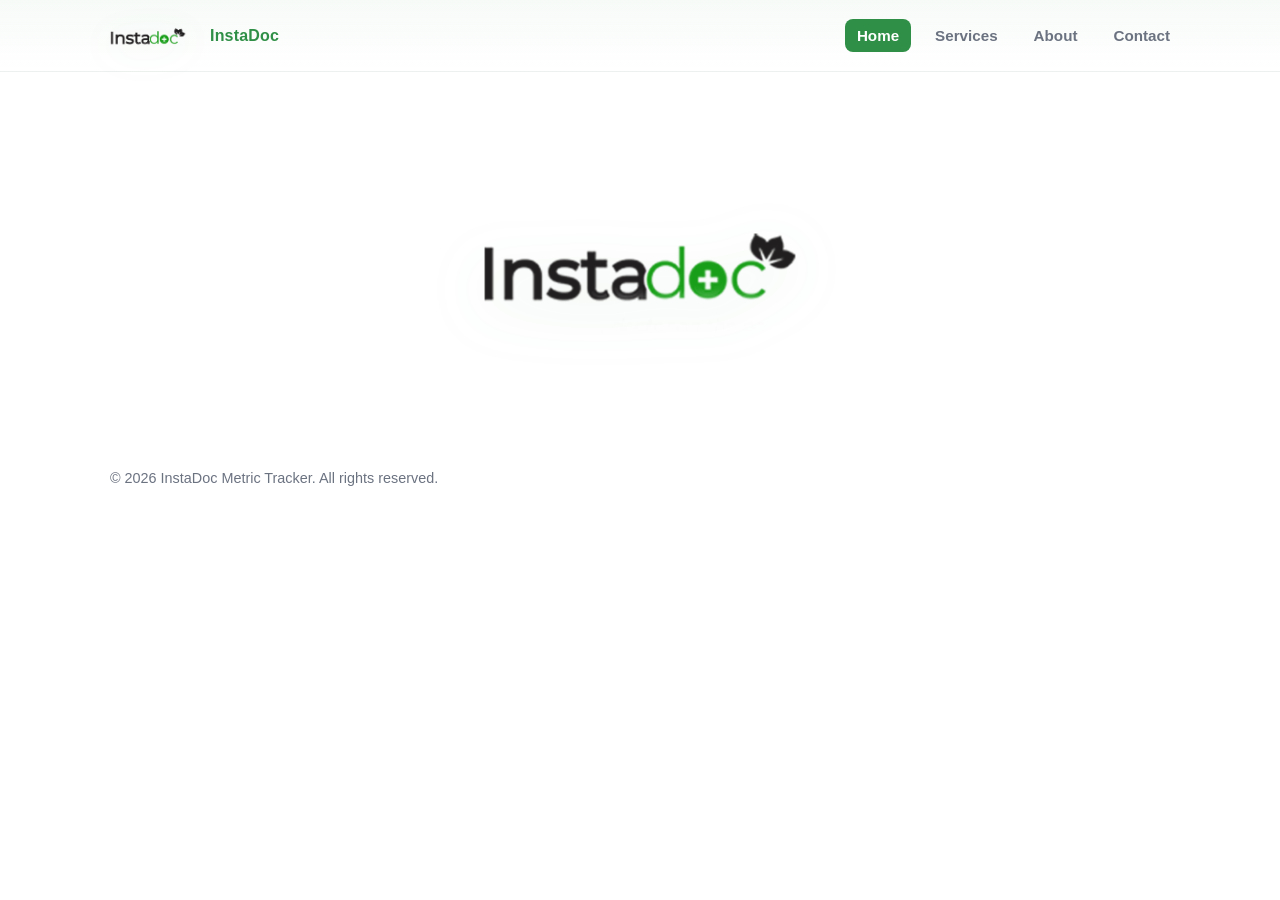
==== index.html @ d2c1b74b "Initial commit" ====
<!DOCTYPE html>
<html lang="en">
<head>
    <meta charset="UTF-8">
    <meta name="viewport" content="width=device-width, initial-scale=1.0">
    <title>InstaDoc Metric Tracker</title>
    <link rel="stylesheet" href="css/style.css">
</head>
<body>
    <nav class="site-nav">
        <div class="nav-inner">
            <a class="brand" href="index.html">
                <img class="logo" src="INN.png" alt="InstaDoc logo" />
                <span class="brand-text">InstaDoc</span>
            </a>

            <input type="checkbox" id="nav-toggle" class="nav-toggle" />
            <label for="nav-toggle" class="nav-hamburger" aria-label="Toggle navigation">
                <span></span><span></span><span></span>
            </label>

            <ul class="nav-links">
                <li><a class="active" href="index.html">Home</a></li>
                <li><a href="services.html">Services</a></li>
                <li><a href="about.html">About</a></li>
                <li><a href="contact.html">Contact</a></li>
            </ul>
        </div>
    </nav>

    
    <main>
        <section class="hero-logo" aria-label="InstaDoc logo hero">
            <div class="logo-center">
                <!-- replace the src with your large logo file when available -->
                <img src="INN.png" alt="InstaDoc large logo placeholder">
            </div>
        </section>
    </main>

    <footer class="site-footer">
        <p>&copy; <span id="year"></span> InstaDoc Metric Tracker. All rights reserved.</p>
    </footer>

    <script>
    (function(){ document.getElementById('year').textContent = new Date().getFullYear(); })();
    </script>
</body>
</html>
---- css/style.css ----
body{
    background-color: white;
    font-family: Arial, sans-serif;
    margin: 0;
    padding: 8px; /* reduced global page padding */
}

h1, h2, h3 {
    color: #4CAF50; /* Leafy green */
}

.container {
    display: flex;
    justify-content: space-between;
    align-items: flex-start;
}

.text-section {
    flex: 1;
    margin-right: 20px;
}

.image-section {
    flex: 0 0 300px; /* Fixed width for the image section */
}

.image-section img {
    max-width: 100%;
    height: auto;
    border-radius: 8px; /* Rounded corners for the image */
}

.mission-statement {
    font-style: italic;
    margin-top: 10px;
}

.team-profiles {
    margin-top: 20px;
}

.team-member {
    margin-bottom: 15px;
}

.team-member h4 {
    margin: 0;
    color: #4CAF50; /* Leafy green */
}



:root{
    --bg:#ffffff;
    --accent:#2f8f46; /* leafy green */
    --muted:#6b7280;
    --card:#fbfbfb;
    --radius:12px;
    --max-width:1100px;
    --shadow:0 6px 20px rgba(24,39,51,0.06);
    --accent-soft:rgba(47,143,70,0.08);
    --nav-height:72px; /* added nav height */
    font-family:Inter, system-ui, -apple-system, "Segoe UI", Roboto, "Helvetica Neue", Arial;
}

*{box-sizing:border-box}
html,body{height:100%}
body{
    margin:0;
    padding-top:var(--nav-height); /* ensure page content starts below the fixed nav */
    background:var(--bg);
    color:#0f1724;
    -webkit-font-smoothing:antialiased;
    -moz-osx-font-smoothing:grayscale;
    line-height:1.5;
}

/* NAV */
.site-nav{
    background:linear-gradient(180deg, rgba(47,143,70,0.04), rgba(255,255,255,0));
    border-bottom:1px solid rgba(15,23,36,0.04);
    position:fixed;
    top:0;
    left:0;
    right:0;
    height:var(--nav-height);
    z-index:1000;
    backdrop-filter: blur(4px); /* subtle blur when content scrolls under */
}
.nav-inner{
    max-width:var(--max-width);
    margin:0 auto;
    padding:0 8px; /* tighter horizontal padding */
    height:100%;
    display:flex;
    align-items:center;
    gap:16px;
}
.brand{
    color:var(--accent);
    font-weight:700;
    letter-spacing:0.2px;
    text-decoration:none;
    font-size:1.05rem;
    display:flex;
    align-items:center;
    gap:12px;
}

/* make logo */
.brand .logo{
    width:100px;
    height:80px;
    object-fit:contain;
    display:block;
    border-radius:10px;
    background:transparent;
    filter: drop-shadow(0 6px 18px rgba(47,143,70,0.14));
}

/* adjust brand text for balance */
.brand .brand-text{
    font-weight:700;
    color:var(--accent);
    font-size:1rem;
}
.nav-links{
    margin-left:auto;
    display:flex;
    gap:12px;
    list-style:none;
    padding:0;
}
.nav-links a{
    text-decoration:none;
    color:var(--muted);
    padding:8px 12px;
    border-radius:8px;
    font-weight:600;
    font-size:0.95rem;
}
.nav-links a:hover{ background:var(--accent-soft); color:var(--accent) }
.nav-links a.active{ background:var(--accent); color:#fff }

/* hamburger (mobile) */
.nav-toggle{ display:none }
.nav-hamburger{
    display:none;
    margin-left:auto;
    cursor:pointer;
    width:36px;
    height:28px;
}
.nav-hamburger span{
    display:block;
    height:3px;
    background:#111827;
    margin:6px 0;
    border-radius:2px;
}

/* HEADER */
.page-header{
    max-width:var(--max-width);
    margin:20px auto 6px; /* reduced top margin */
    padding:0 8px;
}
.page-header h1{ margin:0; font-size:1.6rem }
.page-header .lead{ margin:6px 0 0; color:var(--muted) }

/* LAYOUT */
.container{
    max-width:var(--max-width);
    margin:12px auto;
    padding:8px; /* smaller internal padding */
    display:grid;
    grid-template-columns:1fr 320px;
    gap:16px; /* closer columns */
    align-items:start;
}

/* CONTENT CARDS */
.card{
    background:var(--card);
    border-radius:var(--radius);
    padding:14px; /* slightly reduced card padding */
    box-shadow:var(--shadow);
    margin-bottom:12px;
}
.card h2{ margin:0 0 8px; font-size:1.1rem }
.card p{ margin:0; color:var(--muted) }

/* TEAM GRID */
.team-grid{
    display:flex;
    gap:12px;
    margin-top:12px;
}
.team-member{
    text-align:center;
    width:100%;
}
.team-member img{
    width:72px;
    height:72px;
    object-fit:cover;
    border-radius:12px;
    display:block;
    margin:0 auto 8px;
}

/* IMAGE ASIDE */
.image-container{
    position:relative;
    min-height:320px;
    display:flex;
    align-items:center;
    justify-content:center;
}
.image-container img.blend{
    width:100%;
    height:100%;
    object-fit:cover;
    border-radius:16px;
    box-shadow:var(--shadow);
    mix-blend-mode:multiply;
    opacity:0.98;
    background:linear-gradient(135deg, rgba(47,143,70,0.06), rgba(255,255,255,0.06));
}

/* FOOTER */
.site-footer{
    max-width:var(--max-width);
    margin:24px auto 40px;
    padding:0 20px;
    color:var(--muted);
    font-size:0.9rem;
}

/* Contact form styles */
.contact-form{
    display:flex;
    flex-direction:column;
    gap:10px;
    margin-top:12px;
}
.contact-form label{
    display:flex;
    flex-direction:column;
    font-size:0.95rem;
    color:var(--muted);
}
.contact-form input[type="text"],
.contact-form input[type="email"],
.contact-form select,
.contact-form textarea{
    margin-top:8px;
    padding:10px 12px;
    border-radius:10px;
    border:1px solid rgba(15,23,36,0.06);
    background:#fff;
    font-size:0.95rem;
    color:#0f1724;
    outline:none;
}
.contact-form textarea{ resize:vertical; min-height:120px; }

.form-actions{
    display:flex;
    align-items:center;
    gap:12px;
    margin-top:6px;
}
.btn-primary{
    background:var(--accent);
    color:#fff;
    border:none;
    padding:10px 14px;
    border-radius:10px;
    font-weight:700;
    cursor:pointer;
}
.btn-primary:hover{ filter:brightness(0.98) }

.form-status{ font-size:0.95rem; color:var(--muted) }
.form-status.success{ color: #116530; font-weight:600 }
.form-status.error{ color: #9b1c1c; font-weight:600 }
.form-status.info{ color: #155e75; font-weight:600 }

/* HERO SECTION */
.hero-logo{
    display:flex;
    align-items:center;
    justify-content:center;
    min-height:360px; /* big central space for the logo */
    margin:12px auto;
    max-width:1100px;
    padding:18px;
    background:transparent;
    border-radius:12px;
}

/* inner container keeps logo centered with subtle blend */
.hero-logo .logo-center{
    display:flex;
    align-items:center;
    justify-content:center;
    width:100%;
}

/* large logo sizing — change max-width as needed */
.hero-logo img{
    width:100%;
    max-width:420px; /* control big size */
    height:auto;
    object-fit:contain;
    display:block;
    filter: drop-shadow(0 14px 30px rgba(47,143,70,0.12));
}

/* Primary hero section (about page) */
.hero{
    max-width:var(--max-width);
    margin:14px auto;
    padding:28px 18px;
    border-radius:14px;
    background: linear-gradient(90deg, rgba(47,143,70,0.04), rgba(255,255,255,0.02));
    box-shadow: var(--shadow);
}
.hero-inner{
    display:flex;
    gap:24px;
    align-items:center;
}
.hero-text{ flex:1 }
.hero-text h1{ margin:0 0 8px; font-size:clamp(1.4rem, 2.8vw, 2.2rem); color:var(--accent); line-height:1.05 }
.hero-text .lead{ margin:6px 0 10px; color:var(--muted); font-size:1.05rem }
.hero-cta{ display:inline-block; margin-top:12px; padding:10px 16px; border-radius:10px; background:var(--accent); color:#fff; text-decoration:none; font-weight:700; box-shadow:0 8px 20px rgba(47,143,70,0.12) }
.hero-image{ flex:0 0 420px; max-width:45%; display:flex; justify-content:center; align-items:center }
.hero-image img{ width:100%; height:auto; border-radius:12px; box-shadow:var(--shadow); background:linear-gradient(135deg, rgba(47,143,70,0.06), rgba(255,255,255,0.06)) }

@media (max-width:900px){
    .hero-inner{ flex-direction:column-reverse; text-align:center }
    .hero-image{ max-width:320px; width:80% }
    .hero-text{ margin-top:12px }
    .hero-cta{ width:100%; max-width:280px; margin:12px auto 0 }
}

/* Responsive tweaks */
@media (max-width:760px){
    .hero-logo{ min-height:220px; padding:12px }
    .hero-logo img{ max-width:260px }
}

/* ensure form fits responsively */
@media (max-width:900px){
    .container{ grid-template-columns:1fr 300px; gap:14px; padding:0 8px }
}
@media (max-width:760px){
    .container{ grid-template-columns:1fr; padding:0 8px }
}



/* Container styling */
.contact-form {
    max-width: 600px;
    margin: 2rem auto;
    padding: 2rem;
    background: #ffffff;
    border-radius: 8px;
    box-shadow: 0 4px 15px rgba(0, 0, 0, 0.1);
    font-family: 'Segoe UI', Tahoma, Geneva, Verdana, sans-serif;
}

/* Labels and Spacing */
.contact-form label {
    display: block;
    margin-bottom: 1.2rem;
    font-weight: 600;
    color: #333;
}

/* Input, Select, and Textarea styling */
.contact-form input[type="text"],
.contact-form input[type="email"],
.contact-form select,
.contact-form textarea {
    width: 100%;
    margin-top: 0.5rem;
    padding: 0.8rem;
    border: 1px solid #ddd;
    border-radius: 4px;
    font-size: 1rem;
    box-sizing: border-box; /* Crucial for width alignment */
    transition: border-color 0.3s ease;
}

/* Focus effect */
.contact-form input:focus,
.contact-form select:focus,
.contact-form textarea:focus {
    outline: none;
    border-color: #007bff;
    box-shadow: 0 0 0 2px rgba(0, 123, 255, 0.2);
}

/* Button Styling */
.btn-primary {
    background-color: #007bff;
    color: white;
    padding: 0.8rem 1.5rem;
    border: none;
    border-radius: 4px;
    font-size: 1rem;
    font-weight: bold;
    cursor: pointer;
    transition: background-color 0.3s ease;
    width: 100%; /* Makes button full width on mobile */
}

.btn-primary:hover {
    background-color: #0056b3;
}

/* Status message area */
.form-status {
    margin-top: 1rem;
    text-align: center;
    font-size: 0.9rem;
}

/* Mobile Responsive */
@media (min-width: 600px) {
    .btn-primary {
        width: auto; /* Return to normal width on desktop */
    }
}


.success-modal {
    display: none;
    position: fixed;
    top: 0;
    left: 0;
    width: 100%;
    height: 100%;
    background: rgba(0, 0, 0, 0.5);
    justify-content: center;
    align-items: center;
    z-index: 1000;
}

.success-modal.show {
    display: flex;
}
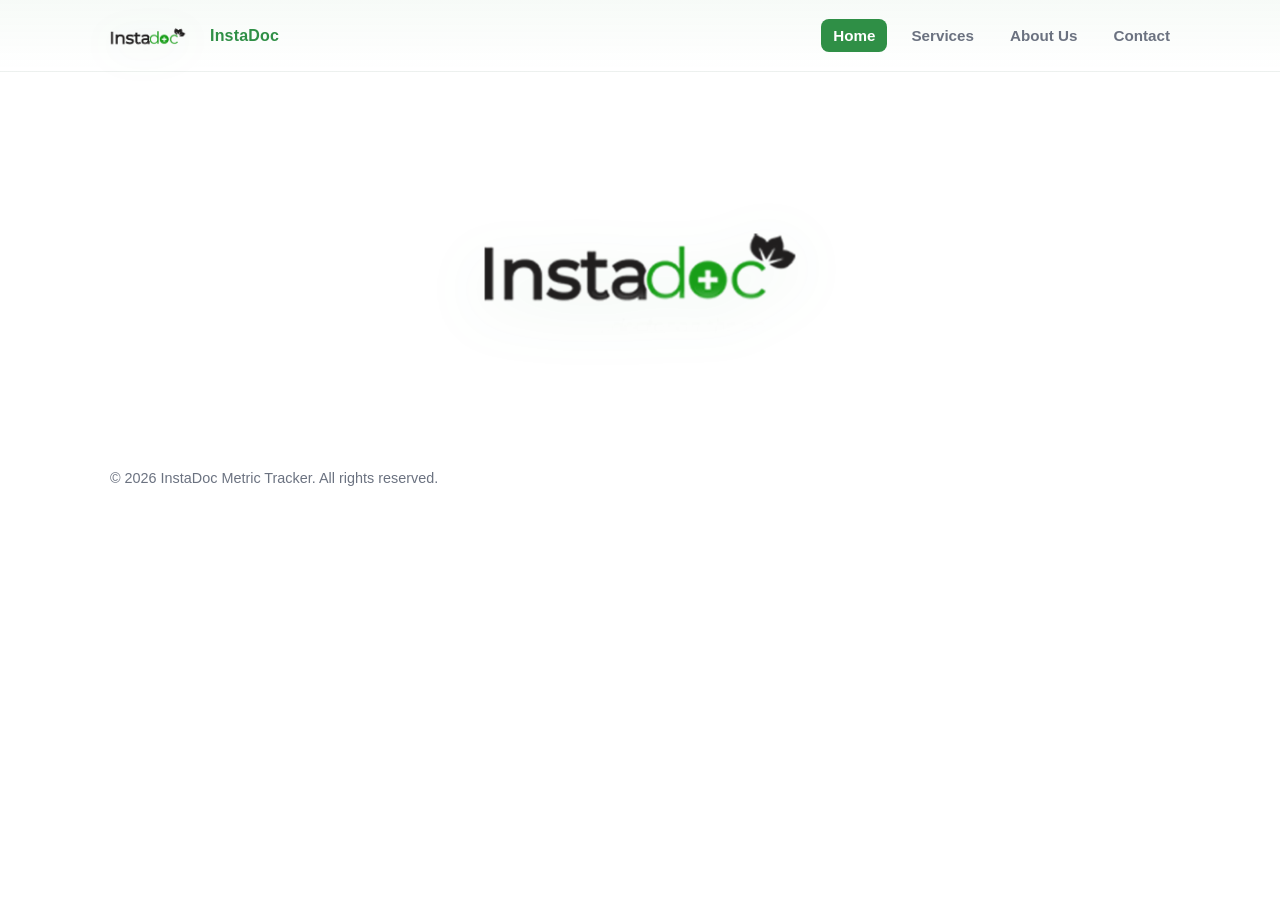
==== commit d897b079: "Update about display to about us for all pages." ====
--- a/index.html
+++ b/index.html
@@ -22,7 +22,7 @@
             <ul class="nav-links">
                 <li><a class="active" href="index.html">Home</a></li>
                 <li><a href="services.html">Services</a></li>
-                <li><a href="about.html">About</a></li>
+                <li><a href="about.html">About Us</a></li>
                 <li><a href="contact.html">Contact</a></li>
             </ul>
         </div>
--- a/css/style.css
+++ b/css/style.css
@@ -367,7 +367,9 @@
     max-width: 600px;
     margin: 2rem auto;
     padding: 2rem;
-    background: #ffffff;
+    /* glassmorphism background */
+    background: rgba(255,255,255,0.55);
+    backdrop-filter: blur(8px) saturate(120%);
     border-radius: 8px;
     box-shadow: 0 4px 15px rgba(0, 0, 0, 0.1);
     font-family: 'Segoe UI', Tahoma, Geneva, Verdana, sans-serif;
@@ -388,7 +390,7 @@
 .contact-form textarea {
     width: 100%;
     margin-top: 0.5rem;
-    padding: 0.8rem;
+    padding: 1.1rem 0.8rem 0.8rem; /* extra top padding for floating label */
     border: 1px solid #ddd;
     border-radius: 4px;
     font-size: 1rem;
@@ -403,6 +405,59 @@
     outline: none;
     border-color: #007bff;
     box-shadow: 0 0 0 2px rgba(0, 123, 255, 0.2);
+}
+
+/* Floating label / form-field */
+.form-field{ position:relative; margin-bottom:1rem }
+.form-field .floating-label{
+    position:absolute;
+    left:12px;
+    top:14px;
+    pointer-events:none;
+    color:var(--muted);
+    font-weight:600;
+    transition: transform 160ms ease, font-size 160ms ease, color 160ms ease;
+    transform-origin:left top;
+    background: transparent;
+    padding:0 6px;
+}
+.form-field.has-value .floating-label,
+.form-field input:focus + .floating-label,
+.form-field textarea:focus + .floating-label,
+.form-field select:focus + .floating-label{
+    transform: translateY(-135%) scale(0.88);
+    font-size:0.82rem;
+    color: #0b5; /* subtle green tint when floating */
+    background: rgba(255,255,255,0.55);
+}
+.form-field select{ appearance:auto }
+
+/* small visual polish for glass inputs */
+.contact-form input,
+.contact-form textarea,
+.contact-form select{
+    background: rgba(255,255,255,0.7);
+}
+
+/* Realtime validation styles */
+.field-error{
+    display:block;
+    margin-top:6px;
+    font-size:0.9rem;
+    color:#b91c1c;
+    min-height:18px;
+}
+.contact-form input.valid,
+.contact-form textarea.valid,
+.contact-form select.valid{
+    border-color: #16a34a;
+    box-shadow: 0 0 0 3px rgba(16,185,129,0.06);
+}
+.contact-form input.invalid,
+.contact-form textarea.invalid,
+.contact-form select.invalid{
+    border-color: #dc2626;
+    box-shadow: 0 0 0 3px rgba(220,38,38,0.05);
 }
 
 /* Button Styling */
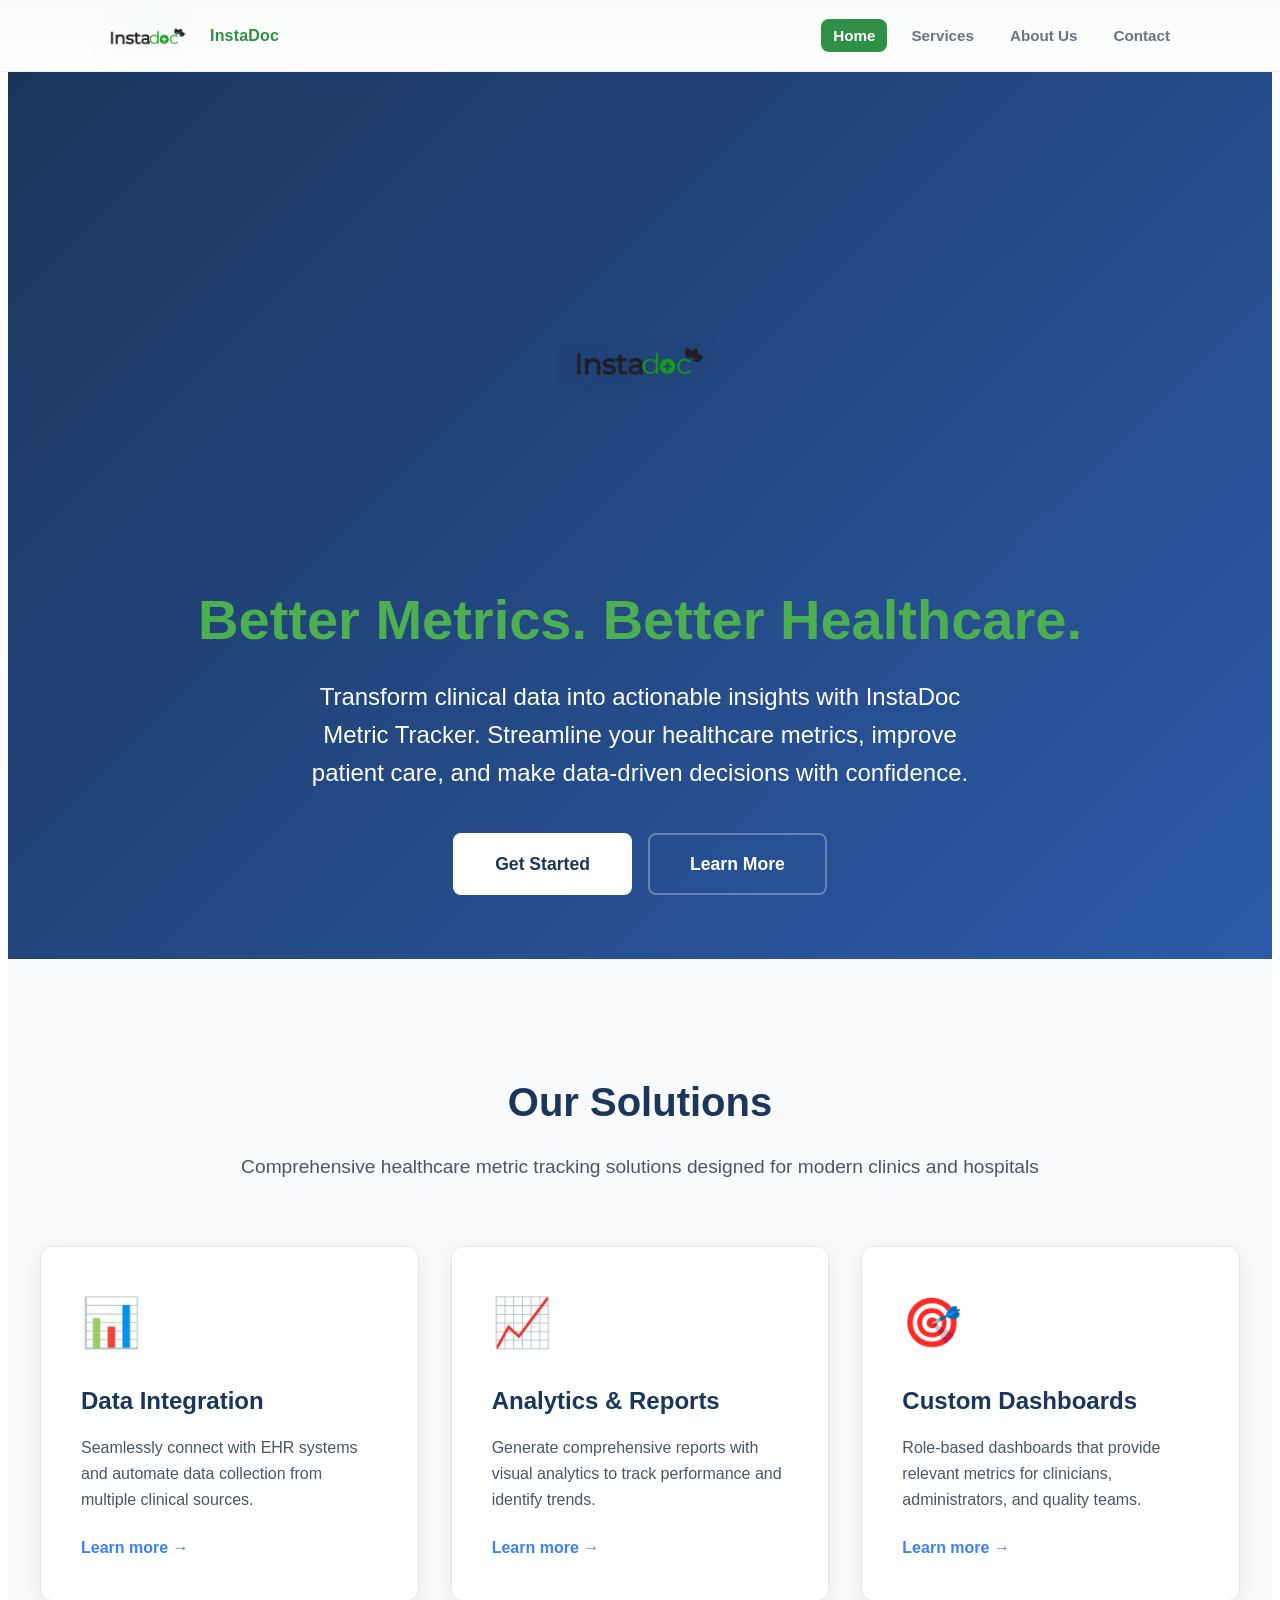
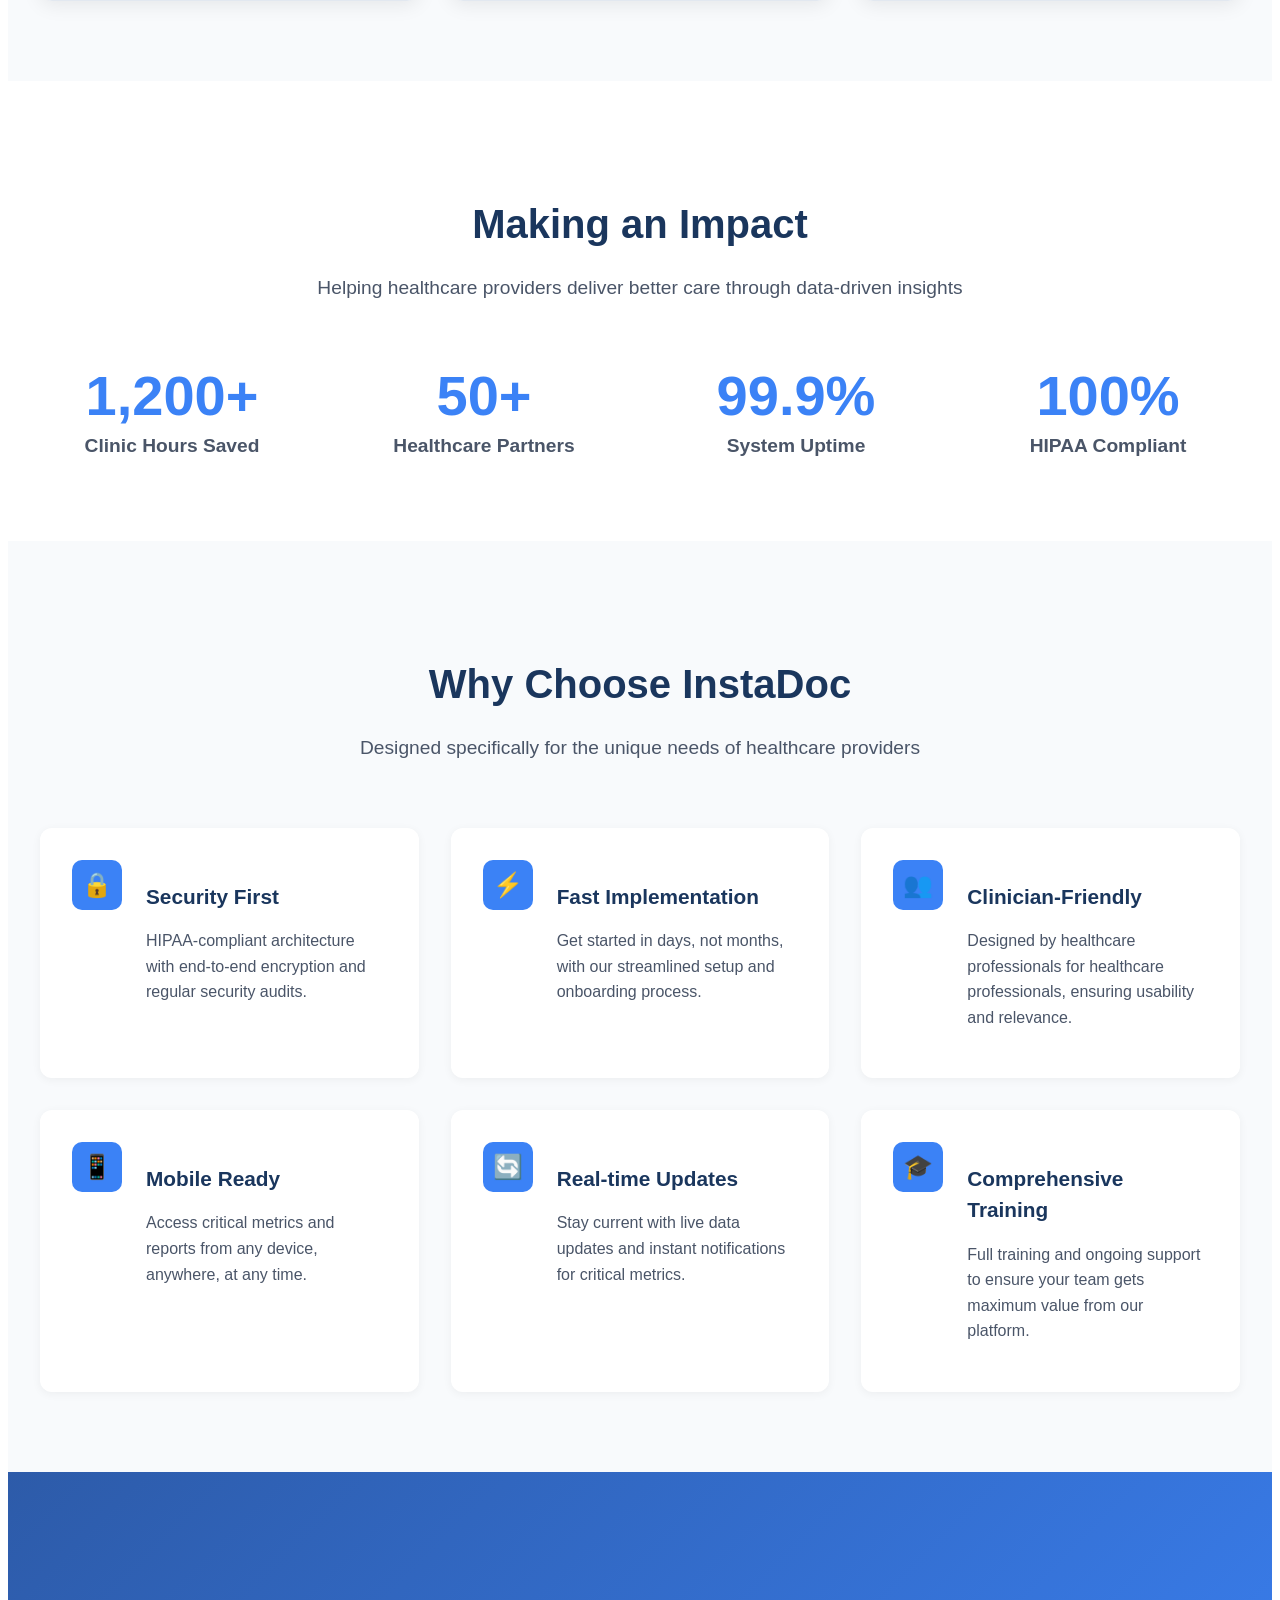
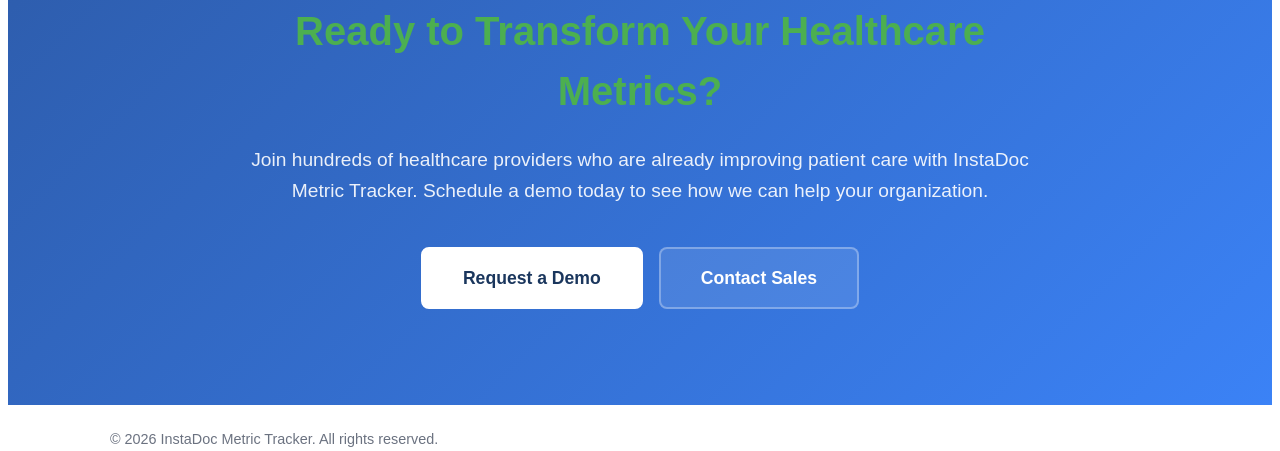
==== commit 84852fec: "Update about page" ====
--- a/index.html
+++ b/index.html
@@ -3,8 +3,382 @@
 <head>
     <meta charset="UTF-8">
     <meta name="viewport" content="width=device-width, initial-scale=1.0">
-    <title>InstaDoc Metric Tracker</title>
+    <title>InstaDoc Metric Tracker - Better Healthcare Metrics</title>
     <link rel="stylesheet" href="css/style.css">
+    <style>
+        /* Homepage Custom Styles */
+        :root {
+            --primary-dark: #1a365d;
+            --primary-light: #2d5ba9;
+            --accent-color: #3b82f6;
+            --light-gray: #f8fafc;
+            --medium-gray: #e2e8f0;
+            --dark-gray: #4a5568;
+            --success-color: #10b981;
+        }
+        
+        /* Hero Section */
+        .hero-section {
+            background: linear-gradient(135deg, var(--primary-dark) 0%, var(--primary-light) 100%);
+            color: white;
+            padding: 6rem 1rem 4rem;
+            text-align: center;
+            position: relative;
+            overflow: hidden;
+        }
+        
+        .hero-content {
+            max-width: 1200px;
+            margin: 0 auto;
+            position: relative;
+            z-index: 2;
+        }
+        
+        .hero-logo {
+            margin-bottom: 2rem;
+        }
+        
+        .hero-logo img {
+            height: 120px;
+            width: auto;
+            filter: drop-shadow(0 4px 12px rgba(0, 0, 0, 0.2));
+        }
+        
+        .hero-title {
+            font-size: 3.5rem;
+            font-weight: 700;
+            margin-bottom: 1.5rem;
+            line-height: 1.2;
+        }
+        
+        .hero-subtitle {
+            font-size: 1.5rem;
+            max-width: 700px;
+            margin: 0 auto 2.5rem;
+            opacity: 0.9;
+            line-height: 1.6;
+        }
+        
+        .hero-buttons {
+            display: flex;
+            gap: 1rem;
+            justify-content: center;
+            flex-wrap: wrap;
+        }
+        
+        .btn-primary {
+            background: white;
+            color: var(--primary-dark);
+            padding: 1rem 2.5rem;
+            border-radius: 8px;
+            text-decoration: none;
+            font-weight: 600;
+            font-size: 1.1rem;
+            transition: all 0.3s ease;
+            border: 2px solid white;
+        }
+        
+        .btn-primary:hover {
+            background: transparent;
+            color: white;
+            transform: translateY(-2px);
+            box-shadow: 0 6px 20px rgba(255, 255, 255, 0.2);
+        }
+        
+        .btn-secondary {
+            background: transparent;
+            color: white;
+            padding: 1rem 2.5rem;
+            border-radius: 8px;
+            text-decoration: none;
+            font-weight: 600;
+            font-size: 1.1rem;
+            transition: all 0.3s ease;
+            border: 2px solid rgba(255, 255, 255, 0.3);
+        }
+        
+        .btn-secondary:hover {
+            background: rgba(255, 255, 255, 0.1);
+            transform: translateY(-2px);
+            border-color: white;
+        }
+        
+        /* Services Preview */
+        .services-preview {
+            padding: 5rem 1rem;
+            background: var(--light-gray);
+        }
+        
+        .section-header {
+            text-align: center;
+            max-width: 800px;
+            margin: 0 auto 4rem;
+        }
+        
+        .section-header h2 {
+            color: var(--primary-dark);
+            font-size: 2.5rem;
+            margin-bottom: 1rem;
+        }
+        
+        .section-header p {
+            color: var(--dark-gray);
+            font-size: 1.2rem;
+            line-height: 1.6;
+        }
+        
+        .services-grid {
+            max-width: 1200px;
+            margin: 0 auto;
+            display: grid;
+            grid-template-columns: repeat(auto-fit, minmax(300px, 1fr));
+            gap: 2rem;
+        }
+        
+        .service-card {
+            background: white;
+            border-radius: 12px;
+            padding: 2.5rem;
+            box-shadow: 0 4px 20px rgba(0, 0, 0, 0.08);
+            transition: transform 0.3s ease;
+            border: 1px solid var(--medium-gray);
+        }
+        
+        .service-card:hover {
+            transform: translateY(-10px);
+            box-shadow: 0 8px 30px rgba(0, 0, 0, 0.12);
+        }
+        
+        .service-icon {
+            font-size: 3rem;
+            margin-bottom: 1.5rem;
+            color: var(--accent-color);
+        }
+        
+        .service-card h3 {
+            color: var(--primary-dark);
+            font-size: 1.5rem;
+            margin-bottom: 1rem;
+        }
+        
+        .service-card p {
+            color: var(--dark-gray);
+            line-height: 1.6;
+            margin-bottom: 1.5rem;
+        }
+        
+        .service-link {
+            color: var(--accent-color);
+            text-decoration: none;
+            font-weight: 600;
+            display: inline-flex;
+            align-items: center;
+            gap: 0.5rem;
+        }
+        
+        .service-link:hover {
+            text-decoration: underline;
+        }
+        
+        /* Stats Section */
+        .stats-section {
+            padding: 5rem 1rem;
+            background: white;
+        }
+        
+        .stats-grid {
+            max-width: 1200px;
+            margin: 0 auto;
+            display: grid;
+            grid-template-columns: repeat(auto-fit, minmax(250px, 1fr));
+            gap: 3rem;
+        }
+        
+        .stat-item {
+            text-align: center;
+        }
+        
+        .stat-number {
+            font-size: 3.5rem;
+            font-weight: 700;
+            color: var(--accent-color);
+            margin-bottom: 0.5rem;
+            line-height: 1;
+        }
+        
+        .stat-label {
+            color: var(--dark-gray);
+            font-size: 1.2rem;
+            font-weight: 600;
+        }
+        
+        /* Features Section */
+        .features-section {
+            padding: 5rem 1rem;
+            background: var(--light-gray);
+        }
+        
+        .features-grid {
+            max-width: 1200px;
+            margin: 0 auto;
+            display: grid;
+            grid-template-columns: repeat(auto-fit, minmax(300px, 1fr));
+            gap: 2rem;
+        }
+        
+        .feature-card {
+            background: white;
+            border-radius: 12px;
+            padding: 2rem;
+            display: flex;
+            gap: 1.5rem;
+            align-items: flex-start;
+            box-shadow: 0 2px 10px rgba(0, 0, 0, 0.05);
+            transition: transform 0.3s ease;
+        }
+        
+        .feature-card:hover {
+            transform: translateY(-5px);
+        }
+        
+        .feature-icon {
+            background: var(--accent-color);
+            color: white;
+            width: 50px;
+            height: 50px;
+            border-radius: 10px;
+            display: flex;
+            align-items: center;
+            justify-content: center;
+            font-size: 1.5rem;
+            flex-shrink: 0;
+        }
+        
+        .feature-content h3 {
+            color: var(--primary-dark);
+            margin-bottom: 0.5rem;
+            font-size: 1.3rem;
+        }
+        
+        .feature-content p {
+            color: var(--dark-gray);
+            line-height: 1.6;
+        }
+        
+        /* CTA Section */
+        .cta-section {
+            padding: 6rem 1rem;
+            background: linear-gradient(135deg, var(--primary-light) 0%, var(--accent-color) 100%);
+            color: white;
+            text-align: center;
+        }
+        
+        .cta-content {
+            max-width: 800px;
+            margin: 0 auto;
+        }
+        
+        .cta-title {
+            font-size: 2.5rem;
+            margin-bottom: 1.5rem;
+            font-weight: 700;
+        }
+        
+        .cta-description {
+            font-size: 1.2rem;
+            margin-bottom: 2.5rem;
+            opacity: 0.9;
+            line-height: 1.6;
+        }
+        
+        .cta-buttons {
+            display: flex;
+            gap: 1rem;
+            justify-content: center;
+            flex-wrap: wrap;
+        }
+        
+        .cta-buttons .btn-primary {
+            background: white;
+            color: var(--primary-dark);
+        }
+        
+        .cta-buttons .btn-primary:hover {
+            background: rgba(255, 255, 255, 0.9);
+        }
+        
+        .cta-buttons .btn-secondary {
+            background: rgba(255, 255, 255, 0.1);
+            color: white;
+            border-color: rgba(255, 255, 255, 0.3);
+        }
+        
+        .cta-buttons .btn-secondary:hover {
+            background: rgba(255, 255, 255, 0.2);
+            border-color: white;
+        }
+        
+        /* Responsive Design */
+        @media (max-width: 768px) {
+            .hero-title {
+                font-size: 2.5rem;
+            }
+            
+            .hero-subtitle {
+                font-size: 1.2rem;
+            }
+            
+            .section-header h2 {
+                font-size: 2rem;
+            }
+            
+            .hero-buttons,
+            .cta-buttons {
+                flex-direction: column;
+                align-items: center;
+            }
+            
+            .btn-primary,
+            .btn-secondary {
+                width: 100%;
+                max-width: 300px;
+                text-align: center;
+            }
+            
+            .service-card,
+            .feature-card {
+                padding: 2rem;
+            }
+            
+            .stat-number {
+                font-size: 2.8rem;
+            }
+            
+            .cta-title {
+                font-size: 2rem;
+            }
+        }
+        
+        /* Animation */
+        @keyframes fadeInUp {
+            from {
+                opacity: 0;
+                transform: translateY(30px);
+            }
+            to {
+                opacity: 1;
+                transform: translateY(0);
+            }
+        }
+        
+        .animate-fade-in-up {
+            animation: fadeInUp 0.8s ease-out forwards;
+        }
+        
+        .delay-1 { animation-delay: 0.2s; opacity: 0; }
+        .delay-2 { animation-delay: 0.4s; opacity: 0; }
+        .delay-3 { animation-delay: 0.6s; opacity: 0; }
+    </style>
 </head>
 <body>
     <nav class="site-nav">
@@ -28,22 +402,206 @@
         </div>
     </nav>
 
-    
-    <main>
-        <section class="hero-logo" aria-label="InstaDoc logo hero">
-            <div class="logo-center">
-                <!-- replace the src with your large logo file when available -->
-                <img src="INN.png" alt="InstaDoc large logo placeholder">
-            </div>
-        </section>
-    </main>
+    <!-- Hero Section -->
+    <section class="hero-section">
+        <div class="hero-content">
+            <div class="hero-logo animate-fade-in-up">
+                <img src="INN.png" alt="InstaDoc Metric Tracker Logo">
+            </div>
+            <h1 class="hero-title animate-fade-in-up delay-1">Better Metrics. Better Healthcare.</h1>
+            <p class="hero-subtitle animate-fade-in-up delay-2">
+                Transform clinical data into actionable insights with InstaDoc Metric Tracker. 
+                Streamline your healthcare metrics, improve patient care, and make data-driven decisions with confidence.
+            </p>
+            <div class="hero-buttons animate-fade-in-up delay-3">
+                <a href="contact.html" class="btn-primary">Get Started</a>
+                <a href="services.html" class="btn-secondary">Learn More</a>
+            </div>
+        </div>
+    </section>
+
+    <!-- Services Preview -->
+    <section class="services-preview">
+        <div class="section-header">
+            <h2>Our Solutions</h2>
+            <p>Comprehensive healthcare metric tracking solutions designed for modern clinics and hospitals</p>
+        </div>
+        
+        <div class="services-grid">
+            <div class="service-card">
+                <div class="service-icon">📊</div>
+                <h3>Data Integration</h3>
+                <p>Seamlessly connect with EHR systems and automate data collection from multiple clinical sources.</p>
+                <a href="services.html" class="service-link">Learn more →</a>
+            </div>
+            
+            <div class="service-card">
+                <div class="service-icon">📈</div>
+                <h3>Analytics & Reports</h3>
+                <p>Generate comprehensive reports with visual analytics to track performance and identify trends.</p>
+                <a href="services.html" class="service-link">Learn more →</a>
+            </div>
+            
+            <div class="service-card">
+                <div class="service-icon">🎯</div>
+                <h3>Custom Dashboards</h3>
+                <p>Role-based dashboards that provide relevant metrics for clinicians, administrators, and quality teams.</p>
+                <a href="services.html" class="service-link">Learn more →</a>
+            </div>
+        </div>
+    </section>
+
+    <!-- Stats Section -->
+    <section class="stats-section">
+        <div class="section-header">
+            <h2>Making an Impact</h2>
+            <p>Helping healthcare providers deliver better care through data-driven insights</p>
+        </div>
+        
+        <div class="stats-grid">
+            <div class="stat-item">
+                <div class="stat-number">1,200+</div>
+                <div class="stat-label">Clinic Hours Saved</div>
+            </div>
+            
+            <div class="stat-item">
+                <div class="stat-number">50+</div>
+                <div class="stat-label">Healthcare Partners</div>
+            </div>
+            
+            <div class="stat-item">
+                <div class="stat-number">99.9%</div>
+                <div class="stat-label">System Uptime</div>
+            </div>
+            
+            <div class="stat-item">
+                <div class="stat-number">100%</div>
+                <div class="stat-label">HIPAA Compliant</div>
+            </div>
+        </div>
+    </section>
+
+    <!-- Features Section -->
+    <section class="features-section">
+        <div class="section-header">
+            <h2>Why Choose InstaDoc</h2>
+            <p>Designed specifically for the unique needs of healthcare providers</p>
+        </div>
+        
+        <div class="features-grid">
+            <div class="feature-card">
+                <div class="feature-icon">🔒</div>
+                <div class="feature-content">
+                    <h3>Security First</h3>
+                    <p>HIPAA-compliant architecture with end-to-end encryption and regular security audits.</p>
+                </div>
+            </div>
+            
+            <div class="feature-card">
+                <div class="feature-icon">⚡</div>
+                <div class="feature-content">
+                    <h3>Fast Implementation</h3>
+                    <p>Get started in days, not months, with our streamlined setup and onboarding process.</p>
+                </div>
+            </div>
+            
+            <div class="feature-card">
+                <div class="feature-icon">👥</div>
+                <div class="feature-content">
+                    <h3>Clinician-Friendly</h3>
+                    <p>Designed by healthcare professionals for healthcare professionals, ensuring usability and relevance.</p>
+                </div>
+            </div>
+            
+            <div class="feature-card">
+                <div class="feature-icon">📱</div>
+                <div class="feature-content">
+                    <h3>Mobile Ready</h3>
+                    <p>Access critical metrics and reports from any device, anywhere, at any time.</p>
+                </div>
+            </div>
+            
+            <div class="feature-card">
+                <div class="feature-icon">🔄</div>
+                <div class="feature-content">
+                    <h3>Real-time Updates</h3>
+                    <p>Stay current with live data updates and instant notifications for critical metrics.</p>
+                </div>
+            </div>
+            
+            <div class="feature-card">
+                <div class="feature-icon">🎓</div>
+                <div class="feature-content">
+                    <h3>Comprehensive Training</h3>
+                    <p>Full training and ongoing support to ensure your team gets maximum value from our platform.</p>
+                </div>
+            </div>
+        </div>
+    </section>
+
+    <!-- CTA Section -->
+    <section class="cta-section">
+        <div class="cta-content">
+            <h2 class="cta-title">Ready to Transform Your Healthcare Metrics?</h2>
+            <p class="cta-description">
+                Join hundreds of healthcare providers who are already improving patient care with InstaDoc Metric Tracker.
+                Schedule a demo today to see how we can help your organization.
+            </p>
+            <div class="cta-buttons">
+                <a href="contact.html" class="btn-primary">Request a Demo</a>
+                <a href="contact.html" class="btn-secondary">Contact Sales</a>
+            </div>
+        </div>
+    </section>
 
     <footer class="site-footer">
         <p>&copy; <span id="year"></span> InstaDoc Metric Tracker. All rights reserved.</p>
     </footer>
 
     <script>
-    (function(){ document.getElementById('year').textContent = new Date().getFullYear(); })();
+    (function(){ 
+        // Set current year in footer
+        document.getElementById('year').textContent = new Date().getFullYear();
+        
+        // Add intersection observer for animations
+        const observerOptions = {
+            threshold: 0.1,
+            rootMargin: '0px 0px -50px 0px'
+        };
+        
+        const observer = new IntersectionObserver((entries) => {
+            entries.forEach(entry => {
+                if (entry.isIntersecting) {
+                    if (!entry.target.classList.contains('animate-fade-in-up')) {
+                        entry.target.classList.add('animate-fade-in-up');
+                    }
+                    entry.target.style.opacity = '1';
+                    entry.target.style.transform = 'translateY(0)';
+                }
+            });
+        }, observerOptions);
+        
+        // Observe elements for animation
+        document.querySelectorAll('.service-card, .feature-card, .stat-item').forEach(el => {
+            el.style.opacity = '0';
+            el.style.transform = 'translateY(20px)';
+            el.style.transition = 'opacity 0.6s ease, transform 0.6s ease';
+            observer.observe(el);
+        });
+        
+        // Smooth scroll for anchor links
+        document.querySelectorAll('a[href^="#"]').forEach(anchor => {
+            anchor.addEventListener('click', function (e) {
+                e.preventDefault();
+                const target = document.querySelector(this.getAttribute('href'));
+                if (target) {
+                    target.scrollIntoView({
+                        behavior: 'smooth'
+                    });
+                }
+            });
+        });
+    })();
     </script>
 </body>
 </html>
--- a/css/style.css
+++ b/css/style.css
@@ -15,9 +15,79 @@
     align-items: flex-start;
 }
 
+.container {
+    max-width: none;
+    width: 100%;
+    margin: 12px auto;
+    padding: 8px;
+    /* display: grid;
+    grid-template-columns: 1fr 320px;
+    gap: 16px; */
+    display:block;
+    align-items: start;
+}
+
+.container {
+    max-width: var(--max-width);
+    margin: 12px auto;
+    padding: 8px;
+    /* Use flexbox for a single column layout */
+    display: flex;
+    flex-direction: column;
+    gap: 16px;
+}
+
+@media (max-width:900px){
+    .container{ 
+        /* Remove grid-template-columns: 1fr 300px; */
+        gap:14px; 
+        padding:0 8px 
+    }
+}
+
+@media (max-width:760px){
+    .container{ 
+        /* Remove grid-template-columns: 1fr; */
+        padding:0 8px 
+    }
+}
+
+.content {
+    width: 100%;
+    max-width: 100%;
+}
+
+/* LAYOUT - Simplified for full-width content */
+.container {
+    max-width: var(--max-width);
+    margin: 12px auto;
+    padding: 8px;
+    /* Single column layout */
+    display: block;
+}
+
+/* Remove any sidebar-specific styles that might interfere */
+.image-container,
+.sidebar {
+    display: none; /* Hide sidebar elements if they exist */
+}
+
+/* Ensure cards take full width */
+.card {
+    background: var(--card);
+    border-radius: var(--radius);
+    padding: 14px; /* slightly reduced card padding */
+    box-shadow: var(--shadow);
+    margin-bottom: 12px;
+    /* Add width control */
+    width: 100%;
+    box-sizing: border-box;
+}
+
 .text-section {
     flex: 1;
-    margin-right: 20px;
+    width: 100%; /* Ensures text takes up all available space */
+    margin-right: 0;
 }
 
 .image-section {
@@ -226,6 +296,101 @@
     mix-blend-mode:multiply;
     opacity:0.98;
     background:linear-gradient(135deg, rgba(47,143,70,0.06), rgba(255,255,255,0.06));
+}
+
+/* Sidebar / quick info */
+.sidebar{ display:flex; flex-direction:column; gap:56px; align-items:center }
+.sidebar .image-container{ width:100%; display:flex; justify-content:center }
+.sidebar .image-container img.blend{
+    /* slightly larger, responsive circular image */
+    width: clamp(240px, 28vw, 360px);
+    height: clamp(240px, 28vw, 360px);
+    object-fit:cover;
+    border-radius:50%;
+    mix-blend-mode:normal;
+    box-shadow: 0 10px 30px rgba(16,24,32,0.16);
+}
+.contact-info.card{ padding:16px; border-radius:12px; background: rgba(255,255,255,0.6); backdrop-filter: blur(6px) saturate(120%); width:100%; max-width:320px; text-align:center }
+.contact-info h3{ margin:0 0 6px; color:var(--accent) }
+.contact-info .info-list{ list-style:none; padding:0; margin:8px 0 12px; color:var(--muted) }
+.contact-info .info-list li{ margin:8px 0; font-size:0.95rem }
+.contact-info .btn-primary{ width:100%; padding:10px 12px; border-radius:8px; background:var(--accent); color:#fff; text-align:center; display:inline-block }
+
+/* About page specific styles */
+.values-list{ margin:0; padding-left:1.05rem; color:var(--muted) }
+.timeline{ margin-top:10px; display:flex; flex-direction:column; gap:8px; color:var(--muted) }
+.timeline-item{ background:rgba(15,23,36,0.02); padding:8px 10px; border-radius:8px; }
+.team-grid{ display:flex; gap:18px; margin-top:12px; flex-wrap:wrap }
+.team-member{ text-align:center; width:120px }
+.team-member h3{ margin:8px 0 4px }
+.stat-card{ flex:1; min-width:120px; background:rgba(15,23,36,0.02); padding:12px; border-radius:10px; text-align:center }
+.stat-value{ font-size:1.4rem; font-weight:700; color:var(--accent) }
+.trust-badges .badge{ background:rgba(15,23,36,0.03); padding:8px 10px; border-radius:8px; color:var(--muted); font-weight:600 }
+
+/* Top banner below nav */
+.top-banner{ 
+    display:flex; 
+    justify-content:center; 
+    padding:12px 0; 
+}
+    .top-banner{ 
+        position:relative; 
+        width:100vw; 
+        left:50%; 
+        right:50%; 
+        margin-left:-48vw; 
+        margin-right:-50vw; 
+        padding:0; 
+        overflow:hidden 
+    }
+    .top-banner .banner-img{ 
+        width:100%;
+        max-width:none; 
+        height: clamp(240px, 32vh, 440px); 
+        border-radius:0; 
+        box-shadow:none; 
+        object-fit:cover; 
+        object-position:70% 15%; 
+        display:block 
+    }
+
+
+    .top-banner {
+    position: relative;
+    width: 100vw;
+    /* Move the anchor point to the right */
+    left: 92%; 
+    /* Pull the 100vw width back so it stays on screen */
+    margin-left: -90vw; 
+    margin-right: 0;
+    padding: 0;
+    overflow: hidden;
+}
+
+.top-banner .banner-img {
+    width: 70%;
+    max-width: none;
+    height: clamp(240px, 32vh, 440px);
+    border-radius: 0;
+    /* Focus on the right side of the image content */
+    object-fit: cover;
+    object-position: right center; 
+    display: block;
+}
+
+    
+/* Hero overlay on top of banner */
+.hero-overlay{ position:absolute; left:0; right:0; top:0; bottom:0; display:flex; align-items:center; justify-content:flex-start; pointer-events:none }
+.hero-text-overlay{ pointer-events:auto; max-width:720px; margin-left:5%; color:#fff; background:transparent; padding:18px; border-radius:0 }
+.hero-text-overlay h1{ margin:0 0 8px; color:#fff; text-shadow:0 6px 18px rgba(0,0,0,0.45) }
+.hero-text-overlay .lead{ color:rgba(255,255,255,0.95); font-size:1.05rem; text-shadow:0 4px 12px rgba(0,0,0,0.35) }
+.hero-text-overlay .muted{ color:rgba(255,255,255,0.85); margin-top:8px; text-shadow:0 2px 8px rgba(0,0,0,0.25) }
+.hero-ctas{ margin-top:12px; display:flex; gap:12px }
+.btn-outline{ background:transparent; color:var(--accent); border:1px solid rgba(255,255,255,0.18); padding:10px 14px; border-radius:8px; text-decoration:none; font-weight:700 }
+
+@media (max-width:900px){
+    .hero-text-overlay{ margin-left:4%; max-width:90%; padding:12px }
+    .hero-text-overlay h1{ font-size:1.25rem }
 }
 
 /* FOOTER */
@@ -478,6 +643,22 @@
     background-color: #0056b3;
 }
 
+/* Contact form send button: use leafy green accent */
+.contact-form .btn-primary,
+#sendBtn {
+    background: var(--accent);
+    color: #fff;
+    border: none;
+    box-shadow: 0 8px 20px rgba(47,143,70,0.12);
+}
+.contact-form .btn-primary:hover,
+#sendBtn:hover {
+    /* match Email Us button hover (same as .btn-primary:hover) */
+    background-color: #0056b3;
+    color: #fff;
+    filter: none;
+}
+
 /* Status message area */
 .form-status {
     margin-top: 1rem;
@@ -508,4 +689,34 @@
 
 .success-modal.show {
     display: flex;
+}
+
+/* 1. Reset the Banner to be full width and centered */
+.top-banner {
+    position: relative;
+    width: 100%;
+    height: 450px;
+    margin: 0;
+    left: 0; /* Reset the 92% shift */
+    background: linear-gradient(90deg, #333F44 0%, #4A5568 35%, rgba(255,255,255,0) 100%);
+    display: flex;
+    align-items: center;
+    overflow: hidden;
+}
+
+/* 2. Fix the Overlay Positioning */
+.hero-overlay {
+    position: absolute;
+    inset: 0;
+    display: flex;
+    align-items: center;
+    justify-content: flex-start;
+    padding-left: 10%; /* Adjust this to move text left/right */
+}
+
+/* 3. Ensure Text Contrast */
+.hero-text-overlay h1 {
+    color: #ffffff !important; /* White text for the dark grey area */
+    font-size: 3.5rem;
+    text-shadow: none; /* Clean corporate look */
 }
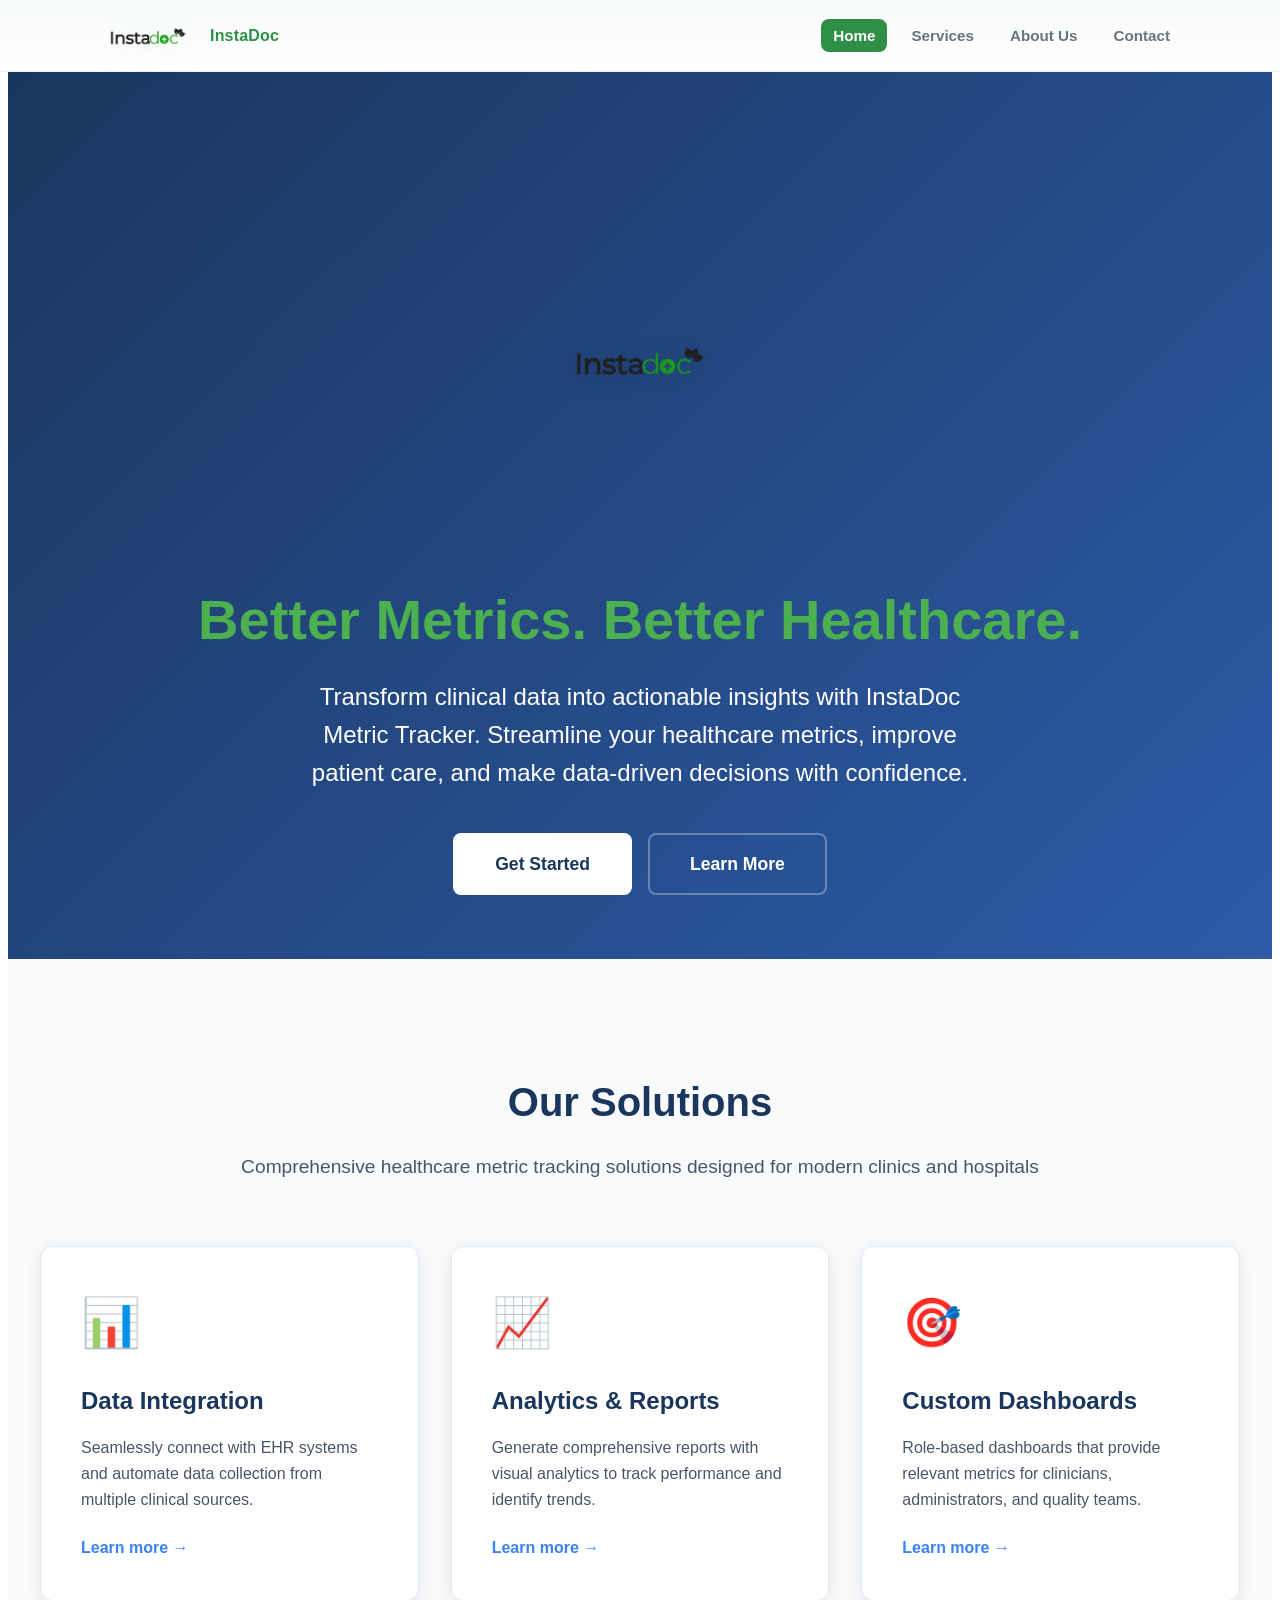
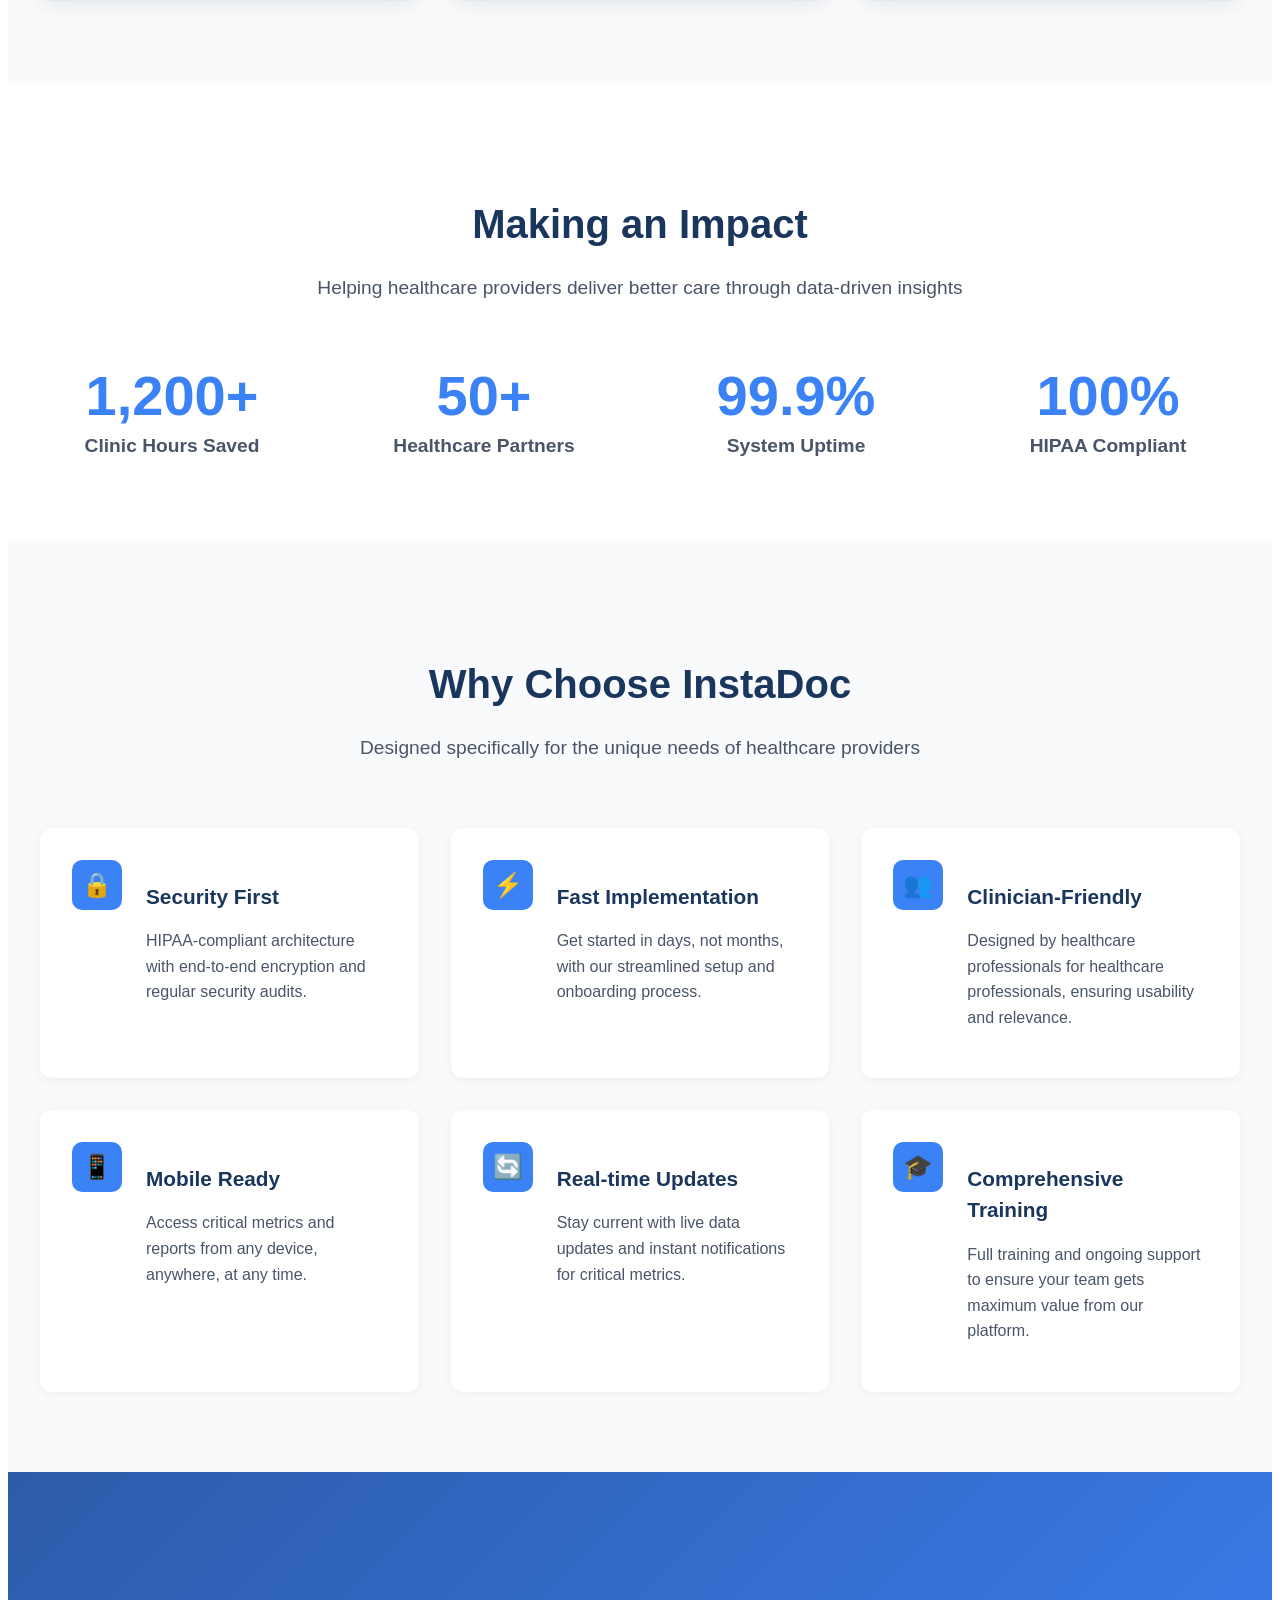
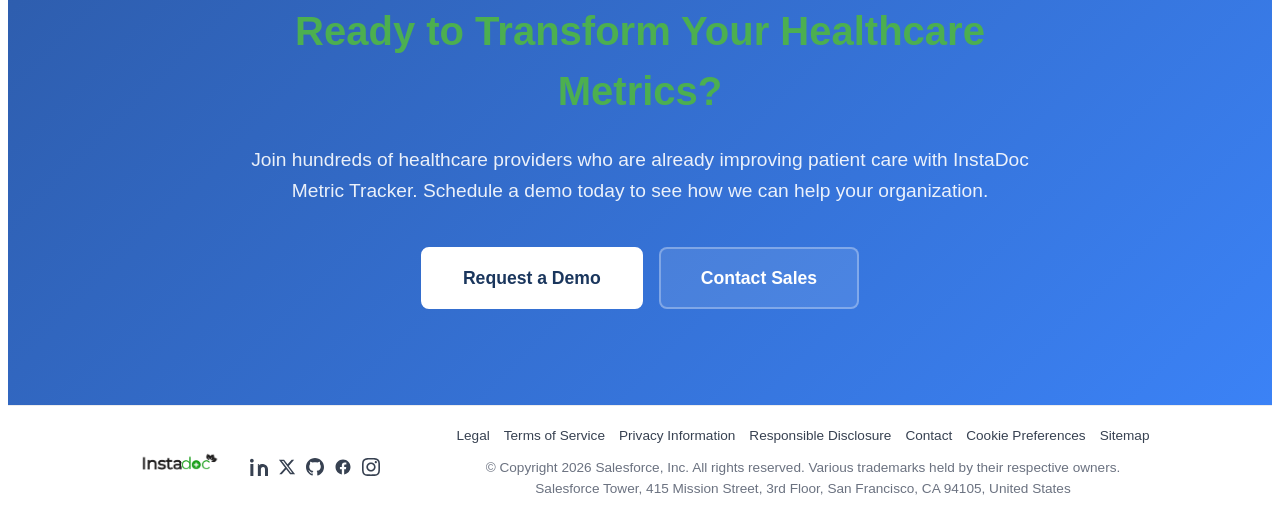
==== commit d7d3c0f5: "Update footer on all pages" ====
--- a/index.html
+++ b/index.html
@@ -554,9 +554,68 @@
         </div>
     </section>
 
-    <footer class="site-footer">
-        <p>&copy; <span id="year"></span> InstaDoc Metric Tracker. All rights reserved.</p>
-    </footer>
+      <footer class="site-footer-global">
+    <div class="footer-inner">
+
+        <!-- Logo + Socials -->
+        <div class="footer-brand">
+            <img src="INN.png" alt="Company logo" class="footer-logo">
+
+            <div class="footer-socials">
+    <a href="#" aria-label="LinkedIn" class="social-icon">
+        <svg viewBox="0 0 24 24" aria-hidden="true">
+            <path d="M4.98 3.5C4.98 4.88 3.87 6 2.5 6S0 4.88 0 3.5 1.12 1 2.5 1 4.98 2.12 4.98 3.5zM.5 8h4V24h-4V8zm7.5 0h3.8v2.2h.1c.53-1 1.83-2.2 3.77-2.2C19.9 8 24 10.1 24 15.3V24h-4v-7.7c0-1.84-.03-4.2-2.56-4.2-2.56 0-2.95 2-2.95 4.06V24h-4V8z"/>
+        </svg>
+    </a>
+
+    <a href="#" aria-label="Twitter" class="social-icon">
+        <svg viewBox="0 0 24 24" aria-hidden="true">
+            <path d="M18.244 2.25h3.308l-7.227 8.26 8.502 11.24H16.17l-5.214-6.817L4.99 21.75H1.68l7.73-8.835L1.254 2.25H8.08l4.713 6.231zm-1.161 17.52h1.833L7.084 4.126H5.117z"/>
+        </svg>
+    </a>
+
+    <a href="#" aria-label="GitHub" class="social-icon">
+        <svg viewBox="0 0 24 24" aria-hidden="true">
+            <path d="M12 0C5.37 0 0 5.37 0 12c0 5.3 3.44 9.8 8.2 11.38.6.1.82-.26.82-.58v-2.1c-3.34.73-4.04-1.6-4.04-1.6-.55-1.4-1.35-1.77-1.35-1.77-1.1-.75.08-.73.08-.73 1.22.08 1.86 1.25 1.86 1.25 1.08 1.85 2.83 1.32 3.52 1 .1-.78.42-1.32.76-1.62-2.66-.3-5.47-1.33-5.47-5.93 0-1.3.47-2.36 1.24-3.2-.12-.3-.54-1.52.12-3.17 0 0 1-.32 3.3 1.23.96-.27 1.98-.4 3-.4s2.04.13 3 .4c2.3-1.55 3.3-1.23 3.3-1.23.66 1.65.24 2.87.12 3.17.77.84 1.24 1.9 1.24 3.2 0 4.6-2.82 5.62-5.5 5.92.43.37.82 1.1.82 2.22v3.3c0 .32.22.7.83.58C20.56 21.8 24 17.3 24 12c0-6.63-5.37-12-12-12z"/>
+        </svg>
+    </a>
+
+    <a href="#" aria-label="Facebook" class="social-icon">
+        <svg viewBox="0 0 24 24" aria-hidden="true">
+            <path d="M22 12c0-5.523-4.477-10-10-10S2 6.477 2 12c0 4.991 3.657 9.128 8.438 9.878v-6.987h-2.54V12h2.54V9.797c0-2.506 1.492-3.89 3.777-3.89 1.094 0 2.238.195 2.238.195v2.46h-1.26c-1.243 0-1.63.771-1.63 1.562V12h2.773l-.443 2.89h-2.33v6.988C18.343 21.128 22 16.991 22 12z"/>
+        </svg>
+    </a>
+
+    <a href="#" aria-label="Instagram" class="social-icon">
+        <svg viewBox="0 0 24 24" aria-hidden="true">
+            <path d="M12 2.163c3.204 0 3.584.012 4.85.07 3.252.148 4.771 1.691 4.919 4.919.058 1.265.069 1.645.069 4.849 0 3.205-.012 3.584-.069 4.849-.149 3.225-1.664 4.771-4.919 4.919-1.266.058-1.644.07-4.85.07-3.204 0-3.584-.012-4.849-.07-3.26-.149-4.771-1.699-4.919-4.92-.058-1.265-.07-1.644-.07-4.849 0-3.204.013-3.583.07-4.849.149-3.227 1.664-4.771 4.919-4.919 1.266-.057 1.645-.069 4.849-.069zm0-2.163c-3.259 0-3.667.014-4.947.072-4.358.2-6.78 2.618-6.98 6.98-.059 1.281-.073 1.689-.073 4.948 0 3.259.014 3.668.072 4.948.2 4.358 2.618 6.78 6.98 6.98 1.281.058 1.689.072 4.948.072 3.259 0 3.668-.014 4.948-.072 4.354-.2 6.782-2.618 6.979-6.98.059-1.28.073-1.689.073-4.948 0-3.259-.014-3.667-.072-4.947-.196-4.354-2.617-6.78-6.979-6.98-1.281-.059-1.69-.073-4.949-.073zm0 5.838c-3.403 0-6.162 2.759-6.162 6.162s2.759 6.163 6.162 6.163 6.162-2.759 6.162-6.163c0-3.403-2.759-6.162-6.162-6.162zm0 10.162c-2.209 0-4-1.79-4-4 0-2.209 1.791-4 4-4s4 1.791 4 4c0 2.21-1.791 4-4 4zm6.406-11.845c-.796 0-1.441.645-1.441 1.44s.645 1.44 1.441 1.44c.795 0 1.439-.645 1.439-1.44s-.644-1.44-1.439-1.44z"/>
+        </svg>
+    </a>
+</div>
+
+        </div>
+
+        <!-- RIGHT: Links + Legal -->
+        <div class="footer-content">
+            <nav class="footer-links">
+                <a href="#">Legal</a>
+                <a href="#">Terms of Service</a>
+                <a href="#">Privacy Information</a>
+                <a href="#">Responsible Disclosure</a>
+                <a href="contact.html">Contact</a>
+                <a href="#">Cookie Preferences</a>
+                <a href="#">Sitemap</a>
+            </nav>
+
+            <div class="footer-meta">
+                © Copyright 2026 Salesforce, Inc. All rights reserved. Various trademarks held by their respective owners.
+                <br>
+                Salesforce Tower, 415 Mission Street, 3rd Floor, San Francisco, CA 94105, United States
+            </div>
+        </div>
+
+    </div>
+</footer>
 
     <script>
     (function(){ 
--- a/css/style.css
+++ b/css/style.css
@@ -719,4 +719,134 @@
     color: #ffffff !important; /* White text for the dark grey area */
     font-size: 3.5rem;
     text-shadow: none; /* Clean corporate look */
-}+}
+
+
+/* =========================
+   GLOBAL FOOTER
+========================= */
+
+.site-footer-global{
+    border-top:1px solid rgba(15,23,36,0.08);
+    background:#ffffff;
+  /*  padding:28px 16px; */
+    font-size:0.85rem;
+    color:#6b7280;
+
+    display: flex;                  /* Arrange all 3 sections in a row */
+    justify-content: space-around;  /* Even space between each section */
+    align-items: center;            /* Vertically center everything */
+    padding: 20px 0;
+    text-align: center;
+    flex-wrap: wrap;                /* Stacks items on smaller screens */
+    gap: 20px;   
+}
+
+.footer-inner{
+    max-width:1100px;
+    margin:0 auto;
+    align-items:flex-start;
+    display:grid;
+    grid-template-columns:160px 1fr;
+    gap:16px;
+}
+
+/* LEFT SIDE */
+.footer-brand{
+    flex:0 0 220px;
+    margin-right: -100px;
+    display: flex;           /* Puts logo and socials in a row */
+    align-items: center;     /* Vertically centers them */
+    gap: 20px; 
+}
+
+.footer-logo{
+    display:block;
+    margin-bottom:12px;
+    height: 70px;            /* Adjust logo size */
+    width: auto; 
+}
+
+.footer-socials{
+    flex-direction:row;
+    display: flex;           /* Ensures the social icons are horizontal */
+    gap: 10px;
+}
+
+.social-icon{
+    width:18px;
+    height:18px;
+    display:inline-flex;
+    align-items:center;
+    justify-content:center;
+    color:#374151;
+}
+
+.social-icon svg{
+    width: 24px;             /* Icon size */
+    height: 24px;
+    fill: currentColor;      /* So you can change color via CSS */
+    transition: transform 0.2s;
+}
+
+.social-icon:hover{
+    color:var(--accent);
+    transform: scale(1.2);   /* Slight hover effect */
+}
+
+.footer-socials a{
+    color:#374151;
+    text-decoration:none;
+    font-weight:500;
+    font-size:0.85rem;
+}
+
+.footer-socials a:hover{
+    text-decoration:underline;
+}
+
+/* RIGHT SIDE */
+.footer-content{
+    flex:1;
+    display:flex;
+    flex-direction:column;
+    gap:12px;
+    margin-left: 150px;
+}
+
+.footer-links{
+    display:flex;
+    flex-wrap:wrap;
+    gap:14px;
+}
+
+.footer-links a{
+    color:#374151;
+    text-decoration:none;
+    font-weight:500;
+}
+
+.footer-links a:hover{
+    text-decoration:underline;
+}
+
+.footer-meta{
+    line-height:1.5;
+}
+
+/* MOBILE */
+@media (max-width:768px){
+    .footer-inner{
+        flex-direction:column;
+        gap:20px;
+    }
+
+    .footer-brand{
+        flex:unset;
+    }
+
+    .footer-socials{
+        flex-direction:row;
+        gap:14px;
+    }
+}
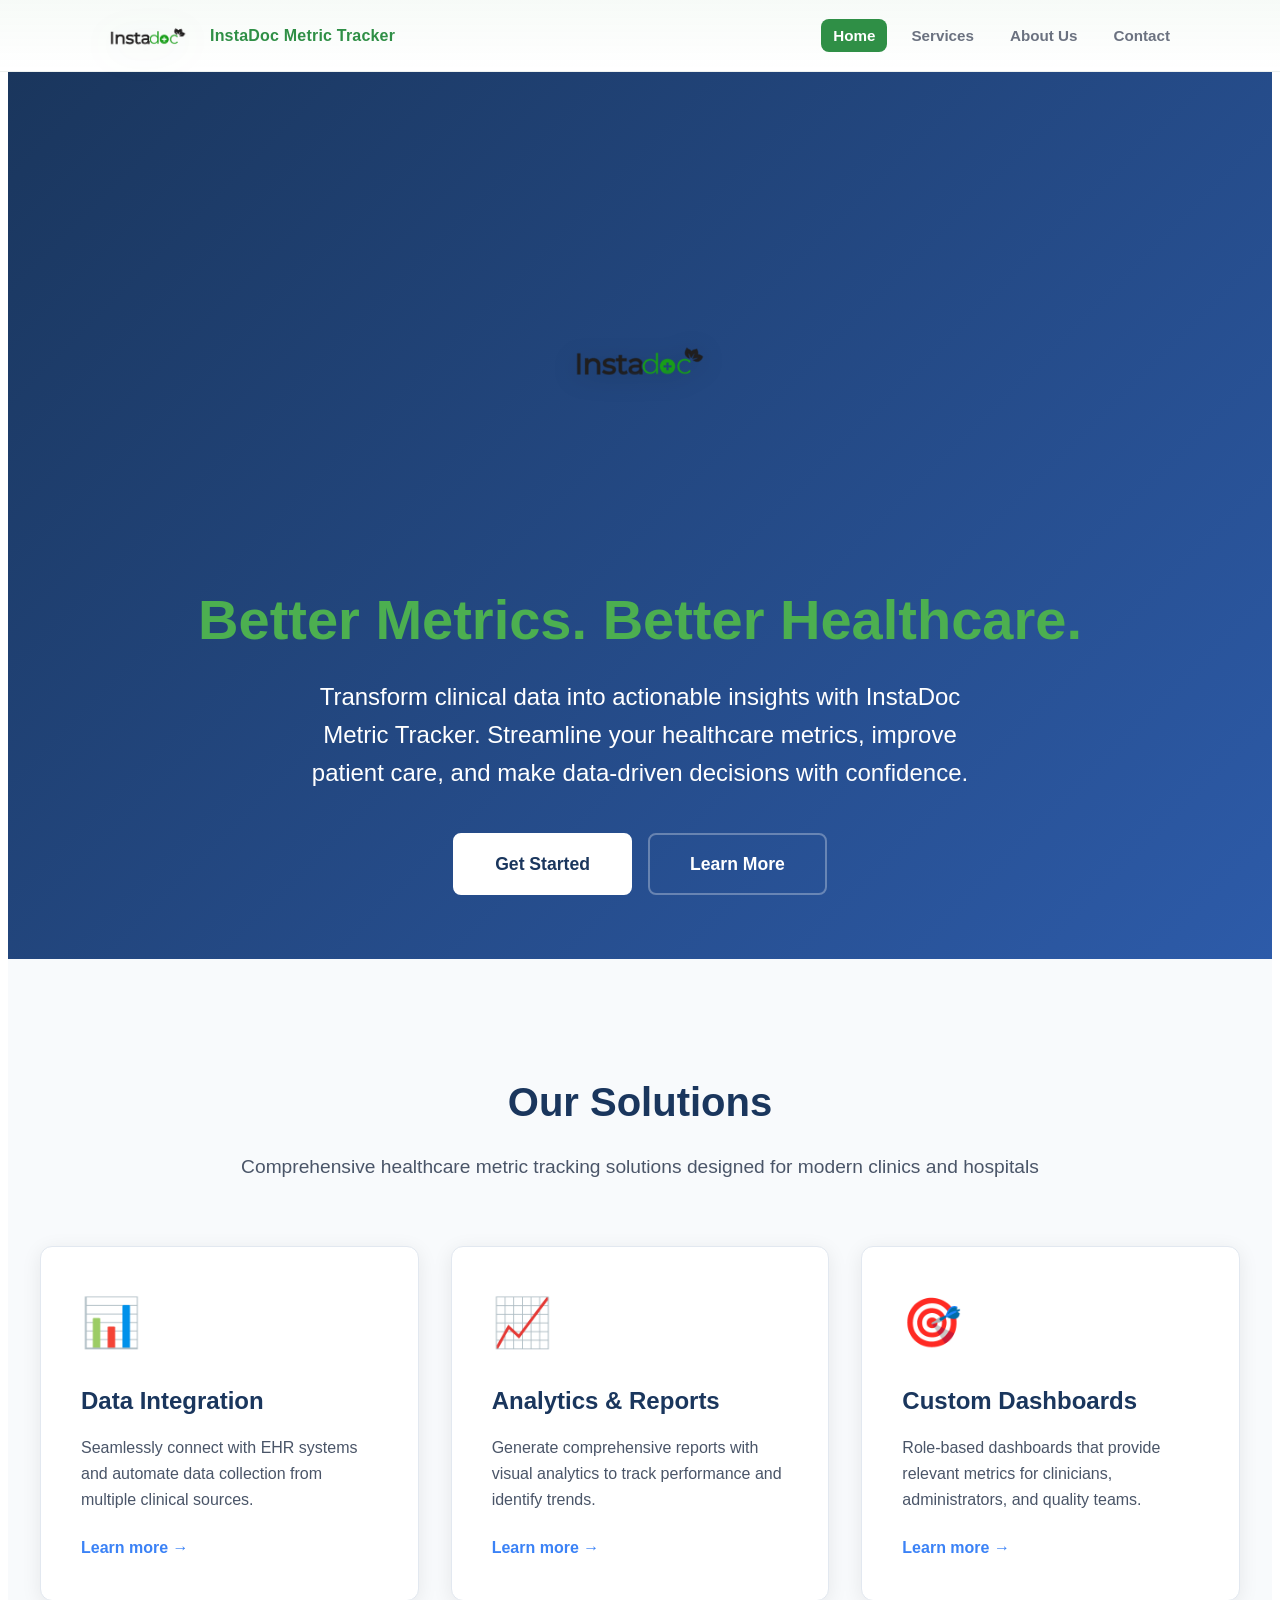
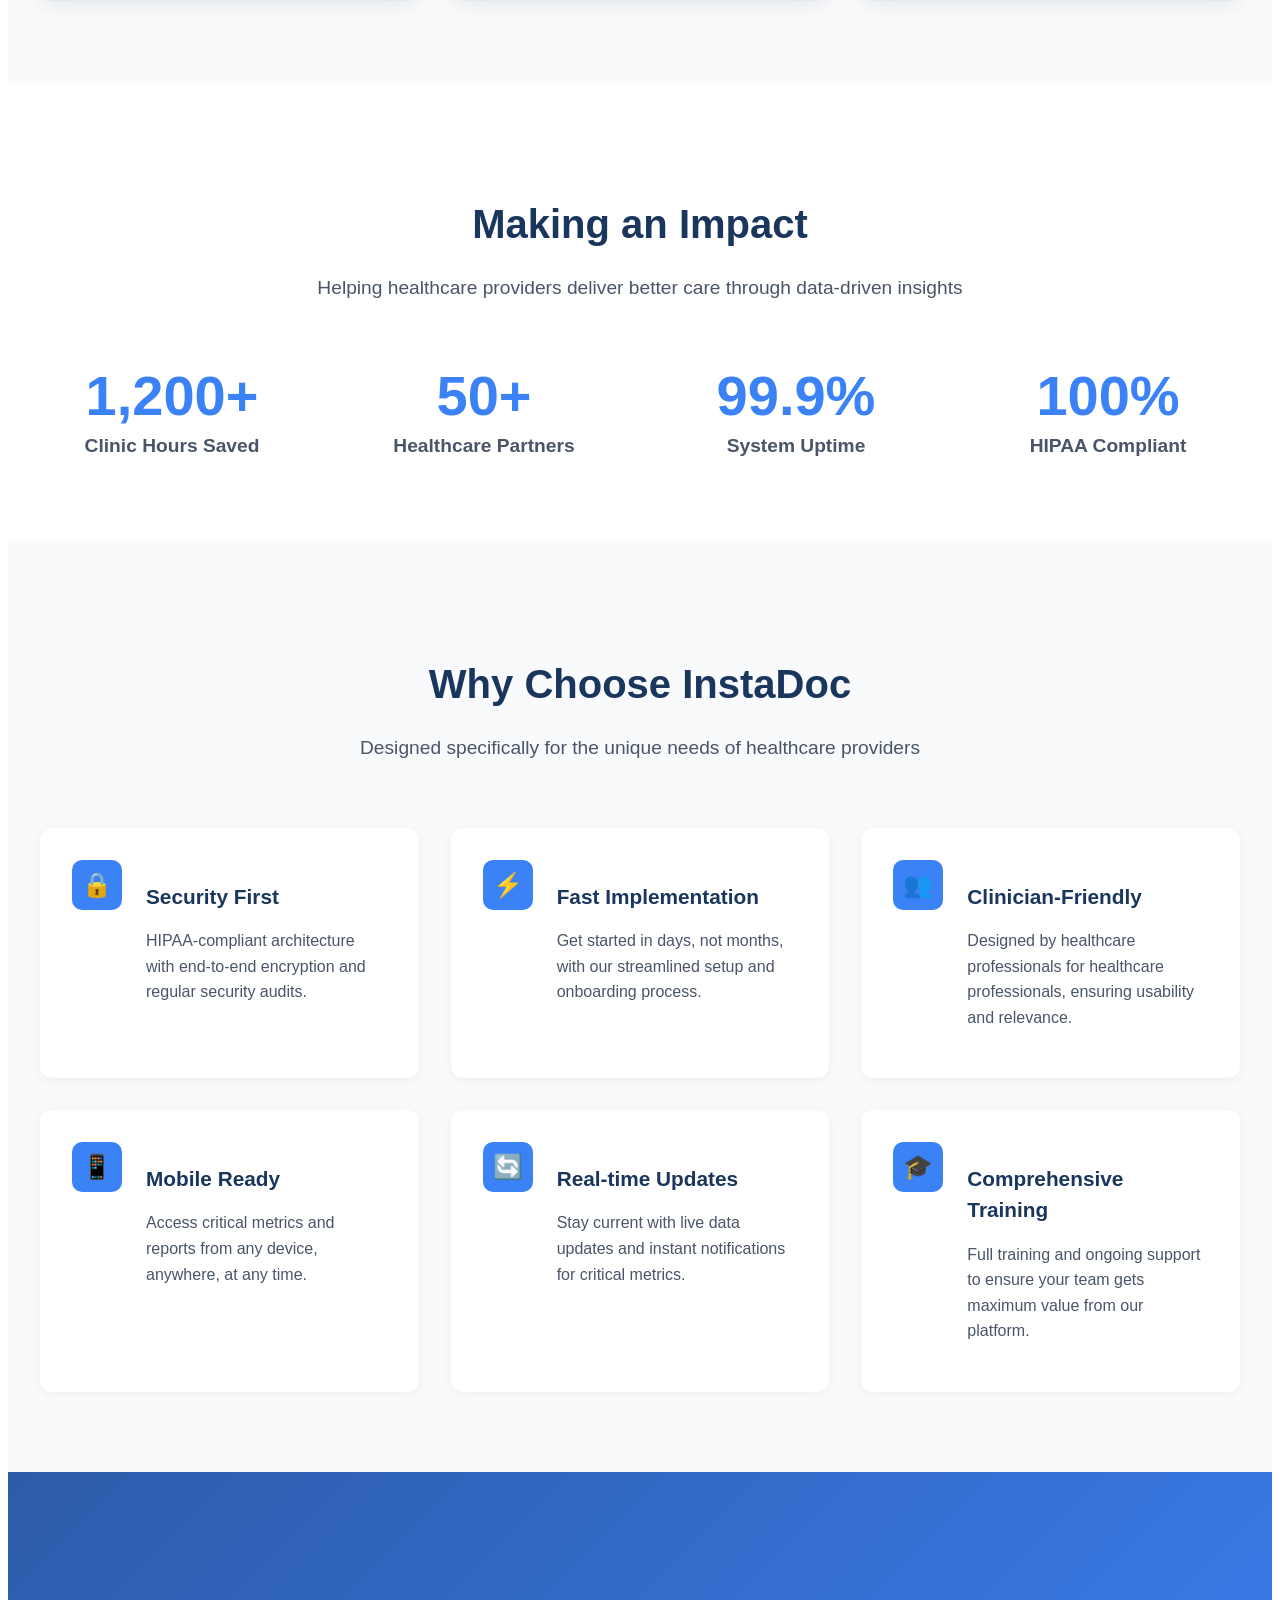
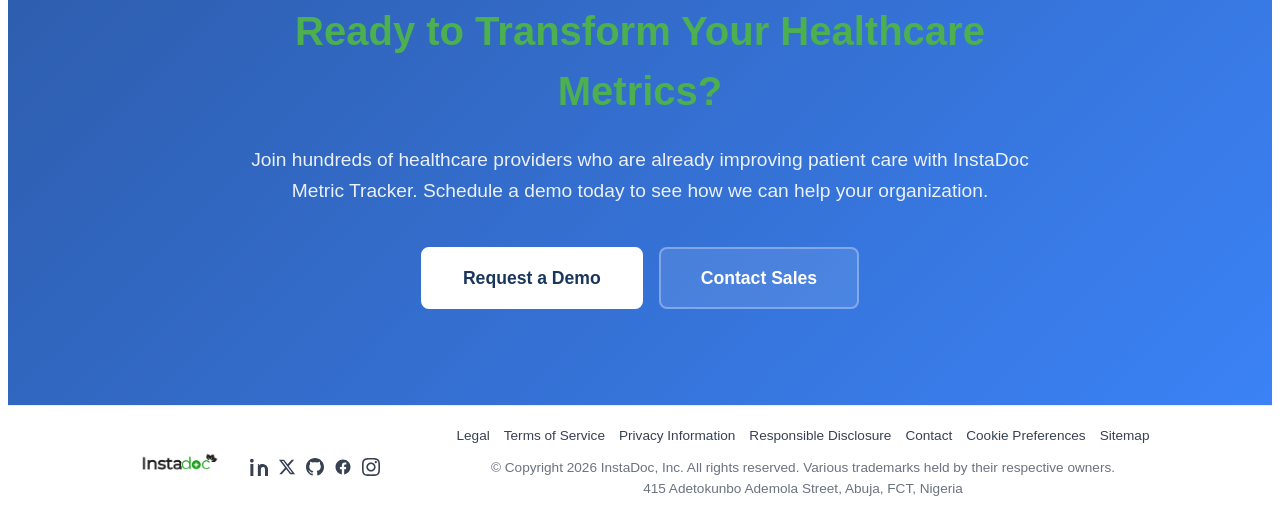
==== commit 991a878e: "Update all page footers" ====
--- a/index.html
+++ b/index.html
@@ -378,6 +378,8 @@
         .delay-1 { animation-delay: 0.2s; opacity: 0; }
         .delay-2 { animation-delay: 0.4s; opacity: 0; }
         .delay-3 { animation-delay: 0.6s; opacity: 0; }
+
+        
     </style>
 </head>
 <body>
@@ -385,7 +387,7 @@
         <div class="nav-inner">
             <a class="brand" href="index.html">
                 <img class="logo" src="INN.png" alt="InstaDoc logo" />
-                <span class="brand-text">InstaDoc</span>
+                <span class="brand-text">InstaDoc Metric Tracker</span>
             </a>
 
             <input type="checkbox" id="nav-toggle" class="nav-toggle" />
@@ -608,9 +610,9 @@
             </nav>
 
             <div class="footer-meta">
-                © Copyright 2026 Salesforce, Inc. All rights reserved. Various trademarks held by their respective owners.
+                © Copyright 2026 InstaDoc, Inc. All rights reserved. Various trademarks held by their respective owners.
                 <br>
-                Salesforce Tower, 415 Mission Street, 3rd Floor, San Francisco, CA 94105, United States
+                415 Adetokunbo Ademola Street, Abuja, FCT, Nigeria
             </div>
         </div>
 
--- a/css/style.css
+++ b/css/style.css
@@ -194,6 +194,7 @@
     color:var(--accent);
     font-size:1rem;
 }
+
 .nav-links{
     margin-left:auto;
     display:flex;
@@ -201,6 +202,7 @@
     list-style:none;
     padding:0;
 }
+
 .nav-links a{
     text-decoration:none;
     color:var(--muted);
@@ -209,11 +211,23 @@
     font-weight:600;
     font-size:0.95rem;
 }
-.nav-links a:hover{ background:var(--accent-soft); color:var(--accent) }
-.nav-links a.active{ background:var(--accent); color:#fff }
+
+.nav-links a:hover{ 
+    background:var(--accent-soft); 
+    color:var(--accent) 
+
+}
+
+.nav-links a.active{ 
+    background:var(--accent); 
+    color:#fff 
+}
 
 /* hamburger (mobile) */
-.nav-toggle{ display:none }
+.nav-toggle{ 
+    display:none 
+}
+
 .nav-hamburger{
     display:none;
     margin-left:auto;
@@ -235,8 +249,16 @@
     margin:20px auto 6px; /* reduced top margin */
     padding:0 8px;
 }
-.page-header h1{ margin:0; font-size:1.6rem }
-.page-header .lead{ margin:6px 0 0; color:var(--muted) }
+
+.page-header h1{ 
+    margin:0; 
+    font-size:1.6rem 
+}
+
+.page-header .lead{ 
+    margin:6px 0 0; 
+    color:var(--muted) 
+}
 
 /* LAYOUT */
 .container{
@@ -257,8 +279,15 @@
     box-shadow:var(--shadow);
     margin-bottom:12px;
 }
-.card h2{ margin:0 0 8px; font-size:1.1rem }
-.card p{ margin:0; color:var(--muted) }
+.card h2{ 
+    margin:0 0 8px; 
+    font-size:1.1rem 
+}
+
+.card p{ 
+    margin:0; 
+    color:var(--muted) 
+}
 
 /* TEAM GRID */
 .team-grid{
@@ -266,10 +295,12 @@
     gap:12px;
     margin-top:12px;
 }
+
 .team-member{
     text-align:center;
     width:100%;
 }
+
 .team-member img{
     width:72px;
     height:72px;
@@ -299,8 +330,19 @@
 }
 
 /* Sidebar / quick info */
-.sidebar{ display:flex; flex-direction:column; gap:56px; align-items:center }
-.sidebar .image-container{ width:100%; display:flex; justify-content:center }
+.sidebar{ 
+    display:flex; 
+    flex-direction:column; 
+    gap:56px; 
+    align-items:center 
+}
+
+.sidebar .image-container{ 
+    width:100%; 
+    display:flex; 
+    justify-content:center 
+}
+
 .sidebar .image-container img.blend{
     /* slightly larger, responsive circular image */
     width: clamp(240px, 28vw, 360px);
@@ -310,22 +352,101 @@
     mix-blend-mode:normal;
     box-shadow: 0 10px 30px rgba(16,24,32,0.16);
 }
-.contact-info.card{ padding:16px; border-radius:12px; background: rgba(255,255,255,0.6); backdrop-filter: blur(6px) saturate(120%); width:100%; max-width:320px; text-align:center }
-.contact-info h3{ margin:0 0 6px; color:var(--accent) }
-.contact-info .info-list{ list-style:none; padding:0; margin:8px 0 12px; color:var(--muted) }
-.contact-info .info-list li{ margin:8px 0; font-size:0.95rem }
-.contact-info .btn-primary{ width:100%; padding:10px 12px; border-radius:8px; background:var(--accent); color:#fff; text-align:center; display:inline-block }
+
+.contact-info.card{ 
+    padding:16px; 
+    border-radius:12px; 
+    background: rgba(255,255,255,0.6); 
+    backdrop-filter: blur(6px) saturate(120%); 
+    width:100%; 
+    max-width:320px; 
+    text-align:center 
+}
+
+.contact-info h3{ 
+    margin:0 0 6px; 
+    color:var(--accent) 
+}
+
+.contact-info .info-list{ 
+    list-style:none; 
+    padding:0; 
+    margin:8px 0 12px; 
+    color:var(--muted) 
+}
+
+.contact-info .info-list li{ 
+    margin:8px 0; 
+    font-size:0.95rem 
+}
+
+.contact-info .btn-primary{ 
+    width:100%; 
+    padding:10px 12px; 
+    border-radius:8px; 
+    background:var(--accent); 
+    color:#fff; 
+    text-align:center; 
+    display:inline-block 
+}
 
 /* About page specific styles */
-.values-list{ margin:0; padding-left:1.05rem; color:var(--muted) }
-.timeline{ margin-top:10px; display:flex; flex-direction:column; gap:8px; color:var(--muted) }
-.timeline-item{ background:rgba(15,23,36,0.02); padding:8px 10px; border-radius:8px; }
-.team-grid{ display:flex; gap:18px; margin-top:12px; flex-wrap:wrap }
-.team-member{ text-align:center; width:120px }
-.team-member h3{ margin:8px 0 4px }
-.stat-card{ flex:1; min-width:120px; background:rgba(15,23,36,0.02); padding:12px; border-radius:10px; text-align:center }
-.stat-value{ font-size:1.4rem; font-weight:700; color:var(--accent) }
-.trust-badges .badge{ background:rgba(15,23,36,0.03); padding:8px 10px; border-radius:8px; color:var(--muted); font-weight:600 }
+.values-list{ 
+    margin:0; 
+    padding-left:1.05rem; 
+    color:var(--muted) 
+}
+
+.timeline{ 
+    margin-top:10px; 
+    display:flex; 
+    flex-direction:column; 
+    gap:8px; 
+    color:var(--muted) 
+}
+
+.timeline-item{ 
+    background:rgba(15,23,36,0.02); 
+    padding:8px 10px; 
+    border-radius:8px; 
+}
+
+.team-grid{ 
+    display:flex; 
+    gap:18px; margin-top:12px; 
+    flex-wrap:wrap 
+}
+
+.team-member{ 
+    text-align:center; 
+    width:120px 
+}
+
+.team-member h3{ 
+    margin:8px 0 4px 
+}
+
+.stat-card{ 
+    flex:1; 
+    min-width:120px; 
+    background:rgba(15,23,36,0.02); 
+    padding:12px; 
+    border-radius:10px; 
+    text-align:center 
+}
+
+.stat-value{ 
+    font-size:1.4rem; 
+    font-weight:700; 
+    color:var(--accent) 
+}
+
+.trust-badges .badge{ 
+    background:rgba(15,23,36,0.03); 
+    padding:8px 10px; border-radius:8px; 
+    color:var(--muted); 
+    font-weight:600 
+}
 
 /* Top banner below nav */
 .top-banner{ 
@@ -333,6 +454,7 @@
     justify-content:center; 
     padding:12px 0; 
 }
+
     .top-banner{ 
         position:relative; 
         width:100vw; 
@@ -343,6 +465,7 @@
         padding:0; 
         overflow:hidden 
     }
+
     .top-banner .banner-img{ 
         width:100%;
         max-width:none; 
@@ -380,17 +503,71 @@
 
     
 /* Hero overlay on top of banner */
-.hero-overlay{ position:absolute; left:0; right:0; top:0; bottom:0; display:flex; align-items:center; justify-content:flex-start; pointer-events:none }
-.hero-text-overlay{ pointer-events:auto; max-width:720px; margin-left:5%; color:#fff; background:transparent; padding:18px; border-radius:0 }
-.hero-text-overlay h1{ margin:0 0 8px; color:#fff; text-shadow:0 6px 18px rgba(0,0,0,0.45) }
-.hero-text-overlay .lead{ color:rgba(255,255,255,0.95); font-size:1.05rem; text-shadow:0 4px 12px rgba(0,0,0,0.35) }
-.hero-text-overlay .muted{ color:rgba(255,255,255,0.85); margin-top:8px; text-shadow:0 2px 8px rgba(0,0,0,0.25) }
-.hero-ctas{ margin-top:12px; display:flex; gap:12px }
-.btn-outline{ background:transparent; color:var(--accent); border:1px solid rgba(255,255,255,0.18); padding:10px 14px; border-radius:8px; text-decoration:none; font-weight:700 }
+.hero-overlay{ 
+    position:absolute; 
+    left:0; 
+    right:0; 
+    top:0; 
+    bottom:0; 
+    display:flex; 
+    align-items:center; 
+    justify-content:flex-start; 
+    pointer-events:none 
+}
+
+.hero-text-overlay{ 
+    pointer-events:auto; 
+    max-width:720px; 
+    margin-left:5%; 
+    color:#fff; 
+    background:transparent; 
+    padding:18px; 
+    border-radius:0 
+}
+
+.hero-text-overlay h1{ 
+    margin:0 0 8px; 
+    color:#fff; 
+    text-shadow:0 6px 18px rgba(0,0,0,0.45) 
+}
+
+.hero-text-overlay .lead{ 
+    color:rgba(255,255,255,0.95); 
+    font-size:1.05rem; 
+    text-shadow:0 4px 12px rgba(0,0,0,0.35) 
+}
+
+.hero-text-overlay .muted{ 
+    color:rgba(255,255,255,0.85); 
+    margin-top:8px; 
+    text-shadow:0 2px 8px rgba(0,0,0,0.25) 
+}
+
+.hero-ctas{ 
+    margin-top:12px; 
+    display:flex; 
+    gap:12px 
+}
+
+.btn-outline{ 
+    background:transparent; 
+    color:var(--accent); 
+    border:1px solid rgba(255,255,255,0.18); 
+    padding:10px 14px; 
+    border-radius:8px; 
+    text-decoration:none; 
+    font-weight:700 
+}
 
 @media (max-width:900px){
-    .hero-text-overlay{ margin-left:4%; max-width:90%; padding:12px }
-    .hero-text-overlay h1{ font-size:1.25rem }
+    .hero-text-overlay{ 
+        margin-left:4%; 
+        max-width:90%; 
+        padding:12px 
+    }
+    .hero-text-overlay h1{ 
+        font-size:1.25rem 
+    }
 }
 
 /* FOOTER */
@@ -415,6 +592,7 @@
     font-size:0.95rem;
     color:var(--muted);
 }
+
 .contact-form input[type="text"],
 .contact-form input[type="email"],
 .contact-form select,
@@ -428,7 +606,10 @@
     color:#0f1724;
     outline:none;
 }
-.contact-form textarea{ resize:vertical; min-height:120px; }
+.contact-form textarea{ 
+    resize:vertical; 
+    min-height:120px; 
+}
 
 .form-actions{
     display:flex;
@@ -436,6 +617,7 @@
     gap:12px;
     margin-top:6px;
 }
+
 .btn-primary{
     background:var(--accent);
     color:#fff;
@@ -445,7 +627,10 @@
     font-weight:700;
     cursor:pointer;
 }
-.btn-primary:hover{ filter:brightness(0.98) }
+
+.btn-primary:hover{ 
+    filter:brightness(0.98) 
+}
 
 .form-status{ font-size:0.95rem; color:var(--muted) }
 .form-status.success{ color: #116530; font-weight:600 }
@@ -497,12 +682,50 @@
     gap:24px;
     align-items:center;
 }
-.hero-text{ flex:1 }
-.hero-text h1{ margin:0 0 8px; font-size:clamp(1.4rem, 2.8vw, 2.2rem); color:var(--accent); line-height:1.05 }
-.hero-text .lead{ margin:6px 0 10px; color:var(--muted); font-size:1.05rem }
-.hero-cta{ display:inline-block; margin-top:12px; padding:10px 16px; border-radius:10px; background:var(--accent); color:#fff; text-decoration:none; font-weight:700; box-shadow:0 8px 20px rgba(47,143,70,0.12) }
-.hero-image{ flex:0 0 420px; max-width:45%; display:flex; justify-content:center; align-items:center }
-.hero-image img{ width:100%; height:auto; border-radius:12px; box-shadow:var(--shadow); background:linear-gradient(135deg, rgba(47,143,70,0.06), rgba(255,255,255,0.06)) }
+
+.hero-text{ 
+    flex:1 
+}
+
+.hero-text h1{ 
+    margin:0 0 8px; 
+    font-size:clamp(1.4rem, 2.8vw, 2.2rem); 
+    color:var(--accent); 
+    line-height:1.05 
+}
+
+.hero-text .lead{ 
+    margin:6px 0 10px; 
+    color:var(--muted); 
+    font-size:1.05rem 
+}
+
+.hero-cta{ 
+    display:inline-block; 
+    margin-top:12px; 
+    padding:10px 16px; 
+    border-radius:10px; 
+    background:var(--accent); 
+    color:#fff; 
+    text-decoration:none; 
+    font-weight:700; 
+    box-shadow:0 8px 20px rgba(47,143,70,0.12) 
+}
+
+.hero-image{ flex:0 0 420px; 
+    max-width:45%; 
+    display:flex; 
+    justify-content:center; 
+    align-items:center 
+}
+
+.hero-image img{ 
+    width:100%; 
+    height:auto; 
+    border-radius:12px; 
+    box-shadow:var(--shadow); 
+    background:linear-gradient(135deg, rgba(47,143,70,0.06), rgba(255,255,255,0.06)) 
+}
 
 @media (max-width:900px){
     .hero-inner{ flex-direction:column-reverse; text-align:center }
@@ -586,6 +809,7 @@
     background: transparent;
     padding:0 6px;
 }
+
 .form-field.has-value .floating-label,
 .form-field input:focus + .floating-label,
 .form-field textarea:focus + .floating-label,
@@ -595,6 +819,7 @@
     color: #0b5; /* subtle green tint when floating */
     background: rgba(255,255,255,0.55);
 }
+
 .form-field select{ appearance:auto }
 
 /* small visual polish for glass inputs */
@@ -612,12 +837,14 @@
     color:#b91c1c;
     min-height:18px;
 }
+
 .contact-form input.valid,
 .contact-form textarea.valid,
 .contact-form select.valid{
     border-color: #16a34a;
     box-shadow: 0 0 0 3px rgba(16,185,129,0.06);
 }
+
 .contact-form input.invalid,
 .contact-form textarea.invalid,
 .contact-form select.invalid{
@@ -850,3 +1077,6 @@
         gap:14px;
     }
 }
+
+
+
